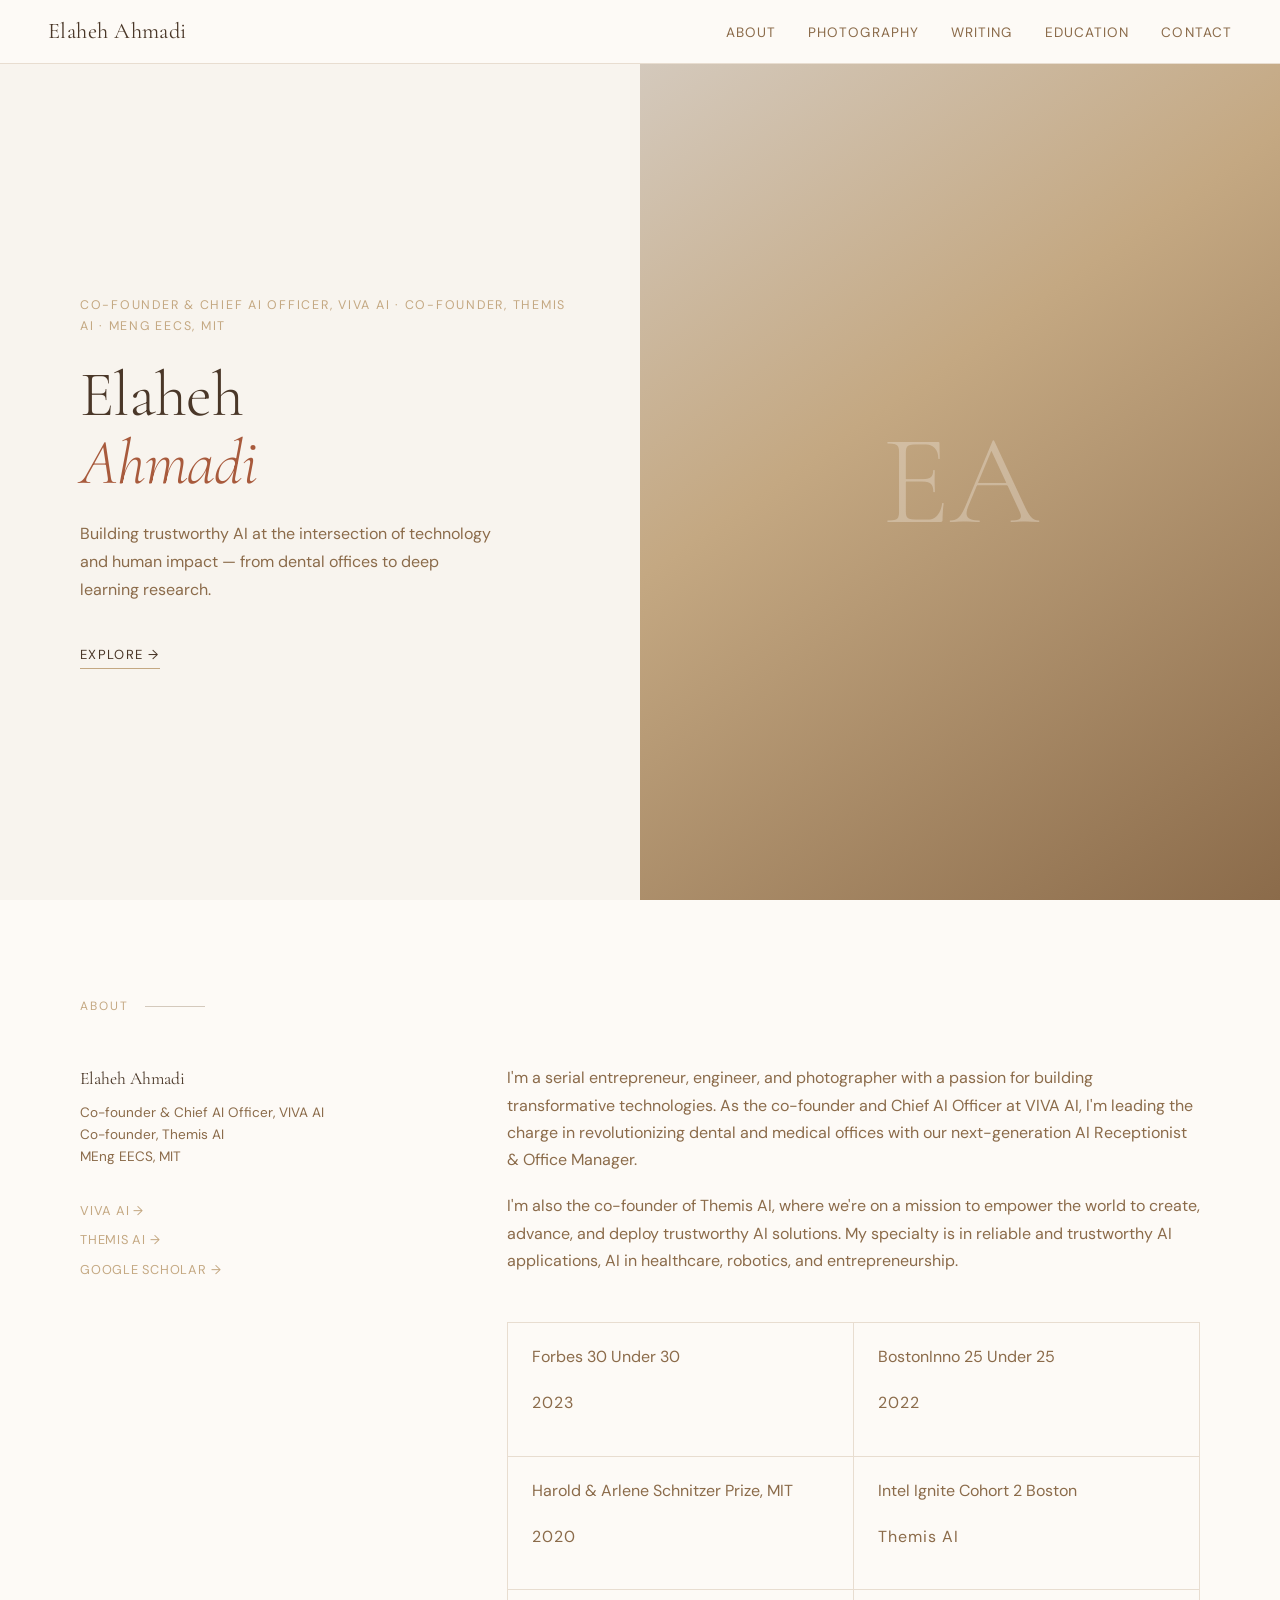
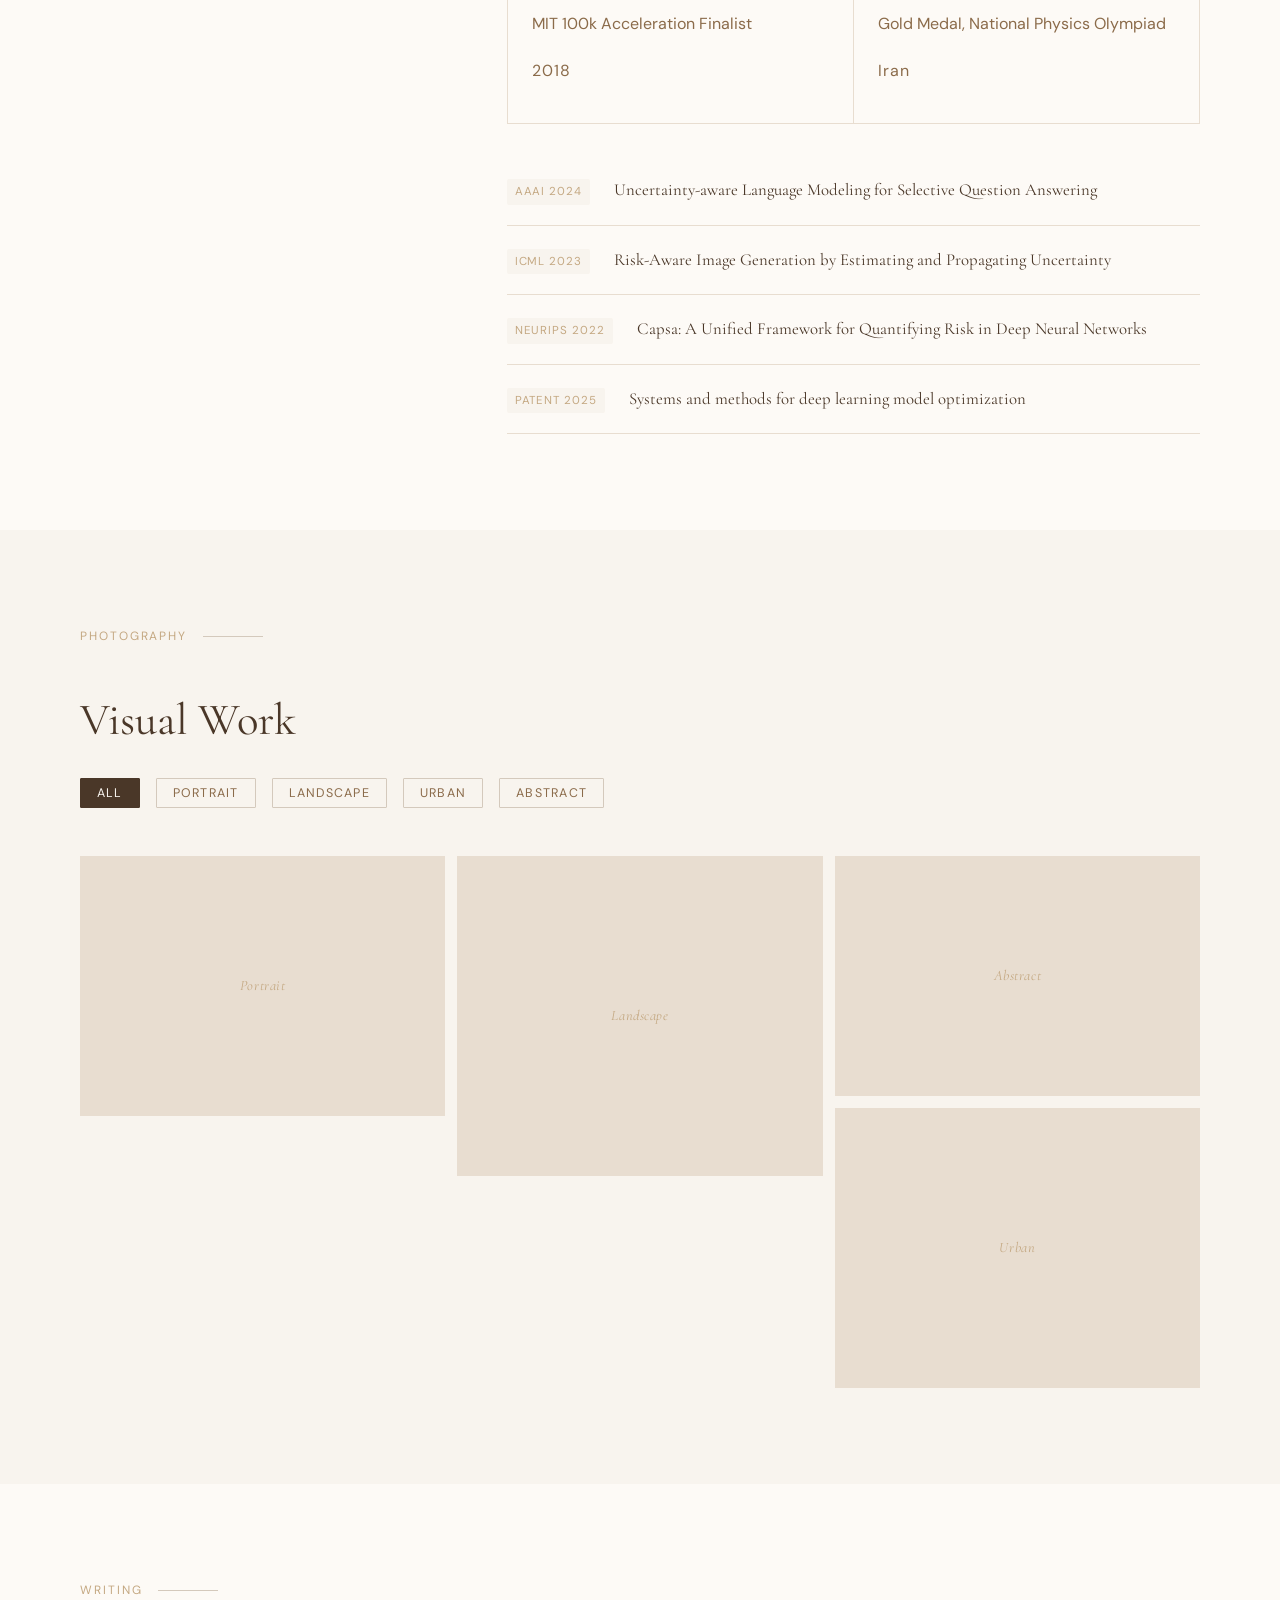
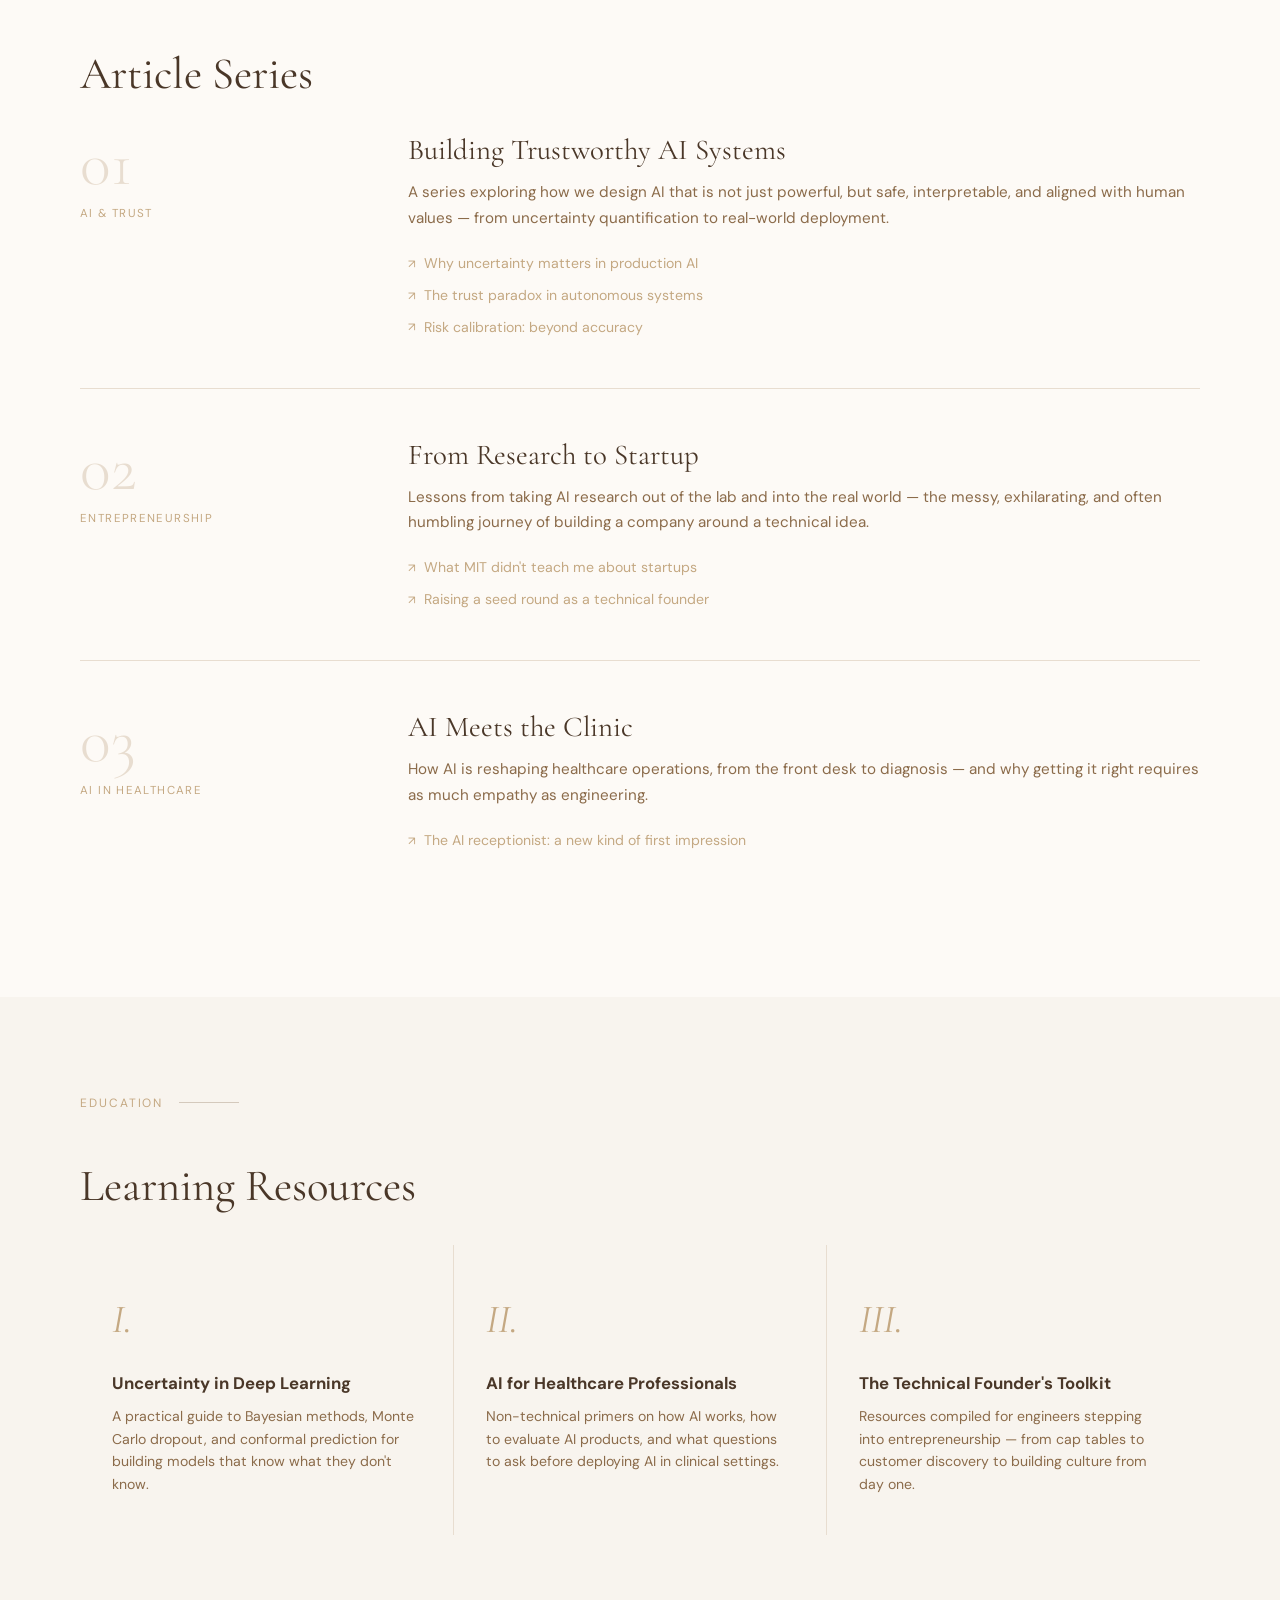
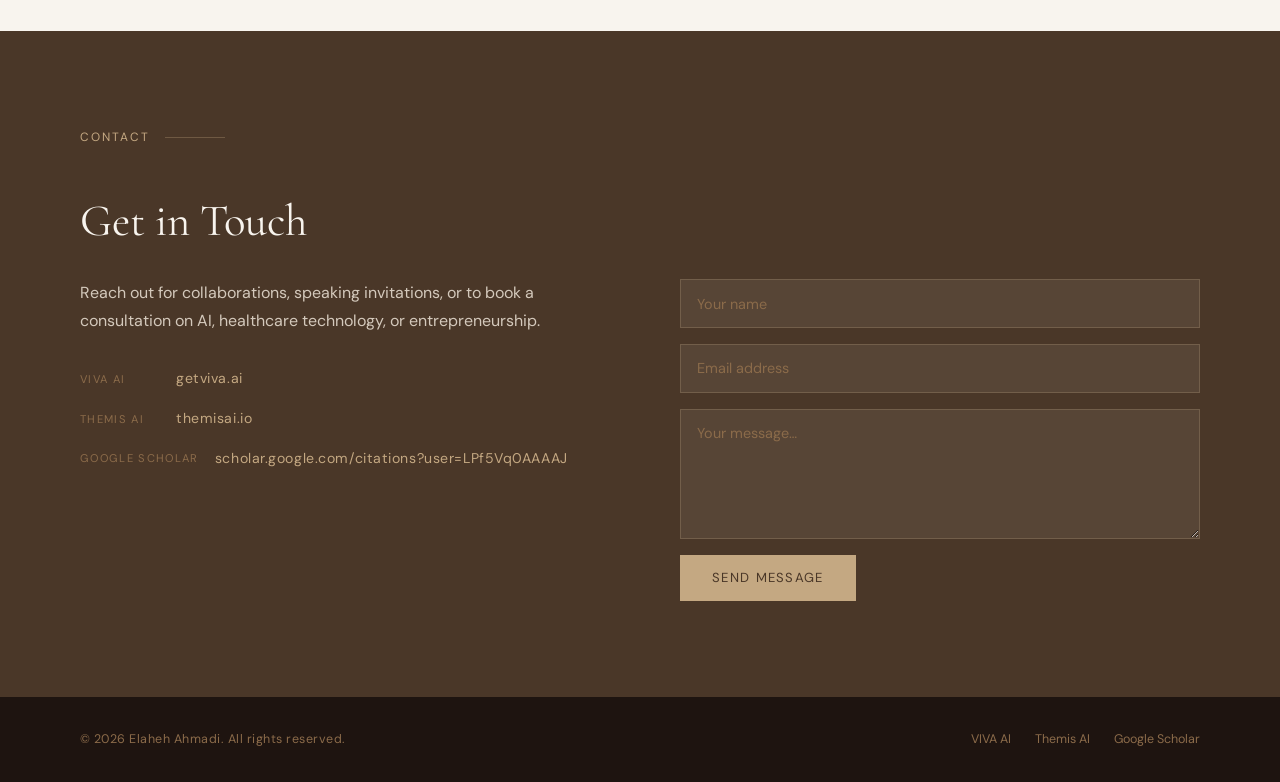
==== index.html @ 06d11b44 "first commit" ====
<!DOCTYPE html>
<html lang="en">
<head>
<meta charset="UTF-8">
<meta name="viewport" content="width=device-width, initial-scale=1.0">
<title>Elaheh Ahmadi</title>
<link rel="preconnect" href="https://fonts.googleapis.com">
<link href="https://fonts.googleapis.com/css2?family=Cormorant+Garamond:ital,wght@0,300;0,400;0,500;1,300;1,400&family=DM+Sans:wght@300;400;500&display=swap" rel="stylesheet">
<link rel="stylesheet" href="assets/css/style.css">
</head>
<body>

<nav>
  <a class="nav-logo" href="#">Elaheh Ahmadi</a>
  <ul class="nav-links">
    <li><a href="#about">About</a></li>
    <li><a href="#art">Photography</a></li>
    <li><a href="#articles">Writing</a></li>
    <li><a href="#education">Education</a></li>
    <li><a href="#contact">Contact</a></li>
  </ul>
  <button class="nav-mobile-toggle" onclick="toggleMobileNav()">☰</button>
</nav>

<div class="hero">
  <div class="hero-text">
    <p class="hero-eyebrow" id="heroRoles"></p>
    <h1 class="hero-name">Elaheh<br><em>Ahmadi</em></h1>
    <p class="hero-desc">Building trustworthy AI at the intersection of technology and human impact — from dental offices to deep learning research.</p>
    <a class="hero-cta" href="#about">Explore &rarr;</a>
  </div>
  <div class="hero-image">
    <div class="hero-image-placeholder"><span>EA</span></div>
  </div>
</div>

<section id="about">
  <p class="section-label">About</p>
  <div class="about-grid">
    <div class="about-sidebar">
      <p class="about-sidebar-name">Elaheh Ahmadi</p>
      <p class="about-sidebar-role" id="aboutRoles"></p>
      <div class="about-links" id="aboutLinks"></div>
    </div>
    <div class="about-content">
      <div id="aboutBio"></div>
      <div class="awards-grid" id="awardsGrid"></div>
      <div class="pubs-list" id="pubsList"></div>
    </div>
  </div>
</section>

<section id="art">
  <p class="section-label">Photography</p>
  <h2 class="section-title">Visual Work</h2>
  <div class="photo-filters" id="photoFilters">
    <button class="filter-btn active" onclick="filterPhotos('all', this)">All</button>
  </div>
  <div class="photo-grid" id="photoGrid"></div>
</section>

<section id="articles">
  <p class="section-label">Writing</p>
  <h2 class="section-title">Article Series</h2>
  <div class="series-list" id="seriesList"></div>
</section>

<section id="education">
  <p class="section-label">Education</p>
  <h2 class="section-title">Learning Resources</h2>
  <div class="edu-grid" id="eduGrid"></div>
</section>

<section id="contact">
  <p class="section-label">Contact</p>
  <h2 class="section-title">Get in Touch</h2>
  <div class="contact-grid">
    <div>
      <p class="contact-desc">Reach out for collaborations, speaking invitations, or to book a consultation on AI, healthcare technology, or entrepreneurship.</p>
      <div class="contact-links" id="contactLinks"></div>
    </div>
    <form class="contact-form" id="contactForm">
      <input type="text" name="name" placeholder="Your name" required>
      <input type="email" name="email" placeholder="Email address" required>
      <textarea name="message" placeholder="Your message…" required></textarea>
      <button type="submit" class="contact-submit">Send Message</button>
    </form>
  </div>
</section>

<footer>
  <p>© <span id="footerYear"></span> Elaheh Ahmadi. All rights reserved.</p>
  <div class="footer-links" id="footerLinks"></div>
</footer>

<div class="lightbox" id="lightbox" onclick="closeLightbox()">
  <button class="lightbox-close" onclick="closeLightbox()">×</button>
  <img id="lightboxImg" src="" alt="">
  <p class="lightbox-caption" id="lightboxCaption"></p>
</div>

<script src="assets/js/main.js"></script>
</body>
</html>
---- assets/css/style.css ----
:root {
  --cream: #F8F4EE;
  --warm-white: #FDFAF6;
  --sand: #E8DDD0;
  --clay: #C4A882;
  --terra: #8B6B4A;
  --bark: #4A3728;
  --ink: #1E1410;
  --mist: #D4C9BC;
  --sage: #7A8C78;
  --rust: #A85A3C;
}

* { margin: 0; padding: 0; box-sizing: border-box; }
html { scroll-behavior: smooth; }

body {
  font-family: 'DM Sans', sans-serif;
  background: var(--warm-white);
  color: var(--ink);
  font-size: 16px;
  line-height: 1.7;
}

/* NAV */
nav {
  position: fixed; top: 0; left: 0; right: 0; z-index: 100;
  background: rgba(253,250,246,0.92);
  backdrop-filter: blur(12px);
  border-bottom: 1px solid var(--sand);
  padding: 0 3rem;
  height: 64px;
  display: flex; align-items: center; justify-content: space-between;
}
.nav-logo {
  font-family: 'Cormorant Garamond', serif;
  font-size: 1.4rem; font-weight: 400; letter-spacing: 0.02em;
  color: var(--bark); text-decoration: none;
}
.nav-links { display: flex; gap: 2rem; list-style: none; }
.nav-links a {
  font-size: 0.85rem; letter-spacing: 0.08em; text-transform: uppercase;
  color: var(--terra); text-decoration: none; font-weight: 400;
  transition: color 0.2s;
}
.nav-links a:hover { color: var(--bark); }
.nav-mobile-toggle { display: none; background: none; border: none; font-size: 1.25rem; color: var(--bark); cursor: pointer; }

/* HERO */
.hero {
  min-height: 100vh;
  display: grid; grid-template-columns: 1fr 1fr;
  padding-top: 64px;
}
.hero-text {
  display: flex; flex-direction: column; justify-content: center;
  padding: 5rem 4rem 5rem 5rem;
  background: var(--cream);
}
.hero-eyebrow {
  font-size: 0.78rem; letter-spacing: 0.14em; text-transform: uppercase;
  color: var(--clay); margin-bottom: 1.5rem;
}
.hero-name {
  font-family: 'Cormorant Garamond', serif;
  font-size: clamp(3rem, 5vw, 5.5rem);
  font-weight: 300; line-height: 1.05;
  color: var(--bark); margin-bottom: 1.5rem;
  letter-spacing: -0.01em;
}
.hero-name em { font-style: italic; color: var(--rust); }
.hero-desc {
  font-size: 1rem; color: var(--terra);
  max-width: 420px; line-height: 1.75;
  margin-bottom: 2.5rem;
}
.hero-cta {
  display: inline-flex; align-items: center; gap: 0.75rem;
  font-size: 0.82rem; letter-spacing: 0.1em; text-transform: uppercase;
  color: var(--bark); text-decoration: none;
  border-bottom: 1px solid var(--clay); padding-bottom: 2px;
  width: fit-content; transition: gap 0.3s;
}
.hero-cta:hover { gap: 1.25rem; }
.hero-image {
  background: var(--sand);
  position: relative; overflow: hidden;
}
.hero-image img { width: 100%; height: 100%; object-fit: cover; }
.hero-image-placeholder {
  width: 100%; height: 100%;
  background: linear-gradient(145deg, #D4C9BC 0%, #C4A882 40%, #8B6B4A 100%);
  display: flex; align-items: center; justify-content: center;
  min-height: 400px;
}
.hero-image-placeholder span {
  font-family: 'Cormorant Garamond', serif;
  font-size: 8rem; color: rgba(253,250,246,0.3); font-weight: 300;
}

/* SECTIONS */
section { padding: 6rem 5rem; }
.section-label {
  font-size: 0.75rem; letter-spacing: 0.16em; text-transform: uppercase;
  color: var(--clay); margin-bottom: 3rem;
  display: flex; align-items: center; gap: 1rem;
}
.section-label::after {
  content: ''; flex: 1; max-width: 60px;
  height: 1px; background: var(--mist);
}
.section-title {
  font-family: 'Cormorant Garamond', serif;
  font-size: clamp(2rem, 3.5vw, 3.2rem);
  font-weight: 400; line-height: 1.15;
  color: var(--bark); margin-bottom: 2rem;
}

/* ABOUT */
#about { background: var(--warm-white); }
.about-grid {
  display: grid; grid-template-columns: 1fr 2fr;
  gap: 5rem; align-items: start;
}
.about-sidebar-name {
  font-family: 'Cormorant Garamond', serif;
  font-size: 1.1rem; color: var(--bark); margin-bottom: 0.5rem;
}
.about-sidebar-role { font-size: 0.85rem; color: var(--terra); line-height: 1.6; margin-bottom: 2rem; }
.about-links { display: flex; flex-direction: column; gap: 0.5rem; }
.about-links a {
  font-size: 0.8rem; letter-spacing: 0.06em; text-transform: uppercase;
  color: var(--clay); text-decoration: none; transition: color 0.2s;
}
.about-links a:hover { color: var(--bark); }
.about-content p { color: var(--terra); margin-bottom: 1.2rem; font-size: 1rem; }

.awards-grid {
  display: grid; grid-template-columns: 1fr 1fr;
  gap: 1px; background: var(--sand);
  margin-top: 3rem; border: 1px solid var(--sand);
}
.award-item { background: var(--warm-white); padding: 1.25rem 1.5rem; }
.award-title { font-size: 0.9rem; color: var(--bark); margin-bottom: 0.25rem; }
.award-year { font-size: 0.75rem; color: var(--clay); letter-spacing: 0.06em; }

.pubs-list { margin-top: 2rem; }
.pub-item {
  padding: 1.25rem 0; border-bottom: 1px solid var(--sand);
  display: grid; grid-template-columns: auto 1fr;
  gap: 1.5rem; align-items: start;
}
.pub-venue {
  font-size: 0.72rem; letter-spacing: 0.08em; text-transform: uppercase;
  color: var(--clay); background: var(--cream);
  padding: 3px 8px; border-radius: 2px; white-space: nowrap; margin-top: 3px;
}
.pub-title a {
  font-family: 'Cormorant Garamond', serif; font-size: 1.05rem;
  color: var(--bark); text-decoration: none;
}
.pub-title a:hover { color: var(--rust); }

/* PHOTOGRAPHY */
#art { background: var(--cream); }
.photo-filters { display: flex; gap: 1rem; margin-bottom: 3rem; flex-wrap: wrap; }
.filter-btn {
  font-size: 0.78rem; letter-spacing: 0.1em; text-transform: uppercase;
  padding: 6px 16px; border: 1px solid var(--mist);
  background: transparent; cursor: pointer; color: var(--terra);
  font-family: 'DM Sans', sans-serif; transition: all 0.2s; border-radius: 1px;
}
.filter-btn.active, .filter-btn:hover {
  background: var(--bark); color: var(--cream); border-color: var(--bark);
}
.photo-grid { columns: 3; gap: 12px; }
.photo-item {
  break-inside: avoid; margin-bottom: 12px;
  position: relative; overflow: hidden; cursor: pointer;
  background: var(--sand);
}
.photo-item img { width: 100%; display: block; transition: transform 0.5s; }
.photo-item:hover img { transform: scale(1.03); }
.photo-placeholder {
  display: flex; align-items: center; justify-content: center;
  font-family: 'Cormorant Garamond', serif; color: var(--clay);
  font-size: 0.9rem; font-style: italic; letter-spacing: 0.04em;
  min-height: 200px;
}
.photo-caption {
  position: absolute; bottom: 0; left: 0; right: 0;
  background: linear-gradient(transparent, rgba(30,20,16,0.7));
  padding: 2rem 1rem 0.75rem;
  opacity: 0; transition: opacity 0.3s;
}
.photo-item:hover .photo-caption { opacity: 1; }
.photo-caption span { font-size: 0.8rem; color: #FDFAF6; letter-spacing: 0.04em; }

/* ARTICLES */
#articles { background: var(--warm-white); }
.series-list { display: flex; flex-direction: column; gap: 3rem; }
.series-item {
  display: grid; grid-template-columns: 280px 1fr;
  gap: 3rem; align-items: start;
  padding-bottom: 3rem; border-bottom: 1px solid var(--sand);
}
.series-item:last-child { border-bottom: none; }
.series-number {
  font-family: 'Cormorant Garamond', serif;
  font-size: 4rem; font-weight: 300; color: var(--sand); line-height: 1; margin-bottom: 0.5rem;
}
.series-tag { font-size: 0.72rem; letter-spacing: 0.12em; text-transform: uppercase; color: var(--clay); }
.series-title {
  font-family: 'Cormorant Garamond', serif;
  font-size: 1.8rem; font-weight: 400; color: var(--bark);
  margin-bottom: 0.75rem; line-height: 1.25;
}
.series-desc { font-size: 0.95rem; color: var(--terra); margin-bottom: 1.25rem; line-height: 1.7; }
.series-articles { display: flex; flex-direction: column; gap: 0.5rem; }
.article-link {
  font-size: 0.88rem; color: var(--clay); text-decoration: none;
  display: flex; align-items: center; gap: 0.5rem; transition: color 0.2s;
}
.article-link::before { content: '↗'; font-size: 0.75rem; }
.article-link:hover { color: var(--bark); }

/* EDUCATION */
#education { background: var(--cream); }
.edu-grid { display: grid; grid-template-columns: repeat(3, 1fr); gap: 1px; background: var(--sand); }
.edu-card { background: var(--cream); padding: 2.5rem 2rem; transition: background 0.3s; }
.edu-card:hover { background: var(--warm-white); }
.edu-card a { text-decoration: none; color: inherit; }
.edu-icon {
  font-family: 'Cormorant Garamond', serif;
  font-size: 2.5rem; color: var(--clay); margin-bottom: 1rem; font-style: italic;
}
.edu-card-title { font-size: 1.05rem; color: var(--bark); margin-bottom: 0.5rem; }
.edu-card-desc { font-size: 0.88rem; color: var(--terra); line-height: 1.6; }

/* CONTACT */
#contact { background: var(--bark); padding: 6rem 5rem; }
#contact .section-label { color: var(--clay); }
#contact .section-label::after { background: rgba(196,168,130,0.3); }
#contact .section-title { color: var(--cream); }
.contact-grid { display: grid; grid-template-columns: 1fr 1fr; gap: 5rem; margin-top: 2rem; }
.contact-desc { font-size: 1rem; color: var(--mist); line-height: 1.75; margin-bottom: 2rem; }
.contact-links { display: flex; flex-direction: column; gap: 1rem; }
.contact-link-row { display: flex; align-items: center; gap: 1rem; }
.contact-link-label {
  font-size: 0.7rem; letter-spacing: 0.12em; text-transform: uppercase;
  color: var(--terra); min-width: 80px;
}
.contact-link {
  font-size: 0.88rem; color: var(--clay); text-decoration: none;
  letter-spacing: 0.04em; transition: color 0.2s;
}
.contact-link:hover { color: var(--cream); }
.contact-form { display: flex; flex-direction: column; gap: 1rem; }
.contact-form input, .contact-form textarea {
  background: rgba(248,244,238,0.07); border: 1px solid rgba(196,168,130,0.25);
  color: var(--cream); padding: 0.9rem 1rem;
  font-family: 'DM Sans', sans-serif; font-size: 0.9rem;
  width: 100%; resize: vertical; transition: border-color 0.2s;
}
.contact-form input:focus, .contact-form textarea:focus { outline: none; border-color: var(--clay); }
.contact-form input::placeholder, .contact-form textarea::placeholder { color: var(--terra); }
.contact-form textarea { min-height: 130px; }
.contact-submit {
  font-size: 0.82rem; letter-spacing: 0.1em; text-transform: uppercase;
  background: var(--clay); color: var(--bark); border: none; padding: 0.9rem 2rem;
  font-family: 'DM Sans', sans-serif; cursor: pointer; align-self: flex-start; transition: background 0.2s;
}
.contact-submit:hover { background: var(--cream); }
.form-success { color: var(--clay); font-size: 0.9rem; padding: 1rem 0; }

/* FOOTER */
footer {
  background: var(--ink); padding: 2rem 5rem;
  display: flex; justify-content: space-between; align-items: center;
}
footer p { font-size: 0.78rem; color: var(--terra); letter-spacing: 0.04em; }
.footer-links { display: flex; gap: 1.5rem; }
.footer-links a { font-size: 0.78rem; color: var(--terra); text-decoration: none; transition: color 0.2s; }
.footer-links a:hover { color: var(--clay); }

/* LIGHTBOX */
.lightbox {
  display: none; position: fixed; inset: 0; z-index: 300;
  background: rgba(30,20,16,0.93); align-items: center;
  justify-content: center; flex-direction: column; gap: 1rem;
}
.lightbox.open { display: flex; }
.lightbox img { max-width: 85vw; max-height: 80vh; object-fit: contain; }
.lightbox-caption { color: var(--mist); font-size: 0.85rem; letter-spacing: 0.06em; }
.lightbox-close {
  position: absolute; top: 2rem; right: 2rem;
  color: var(--mist); font-size: 2rem; cursor: pointer;
  background: none; border: none; font-family: 'DM Sans', sans-serif; line-height: 1;
}

/* MOBILE */
@media (max-width: 900px) {
  nav { padding: 0 1.5rem; }
  .nav-links { display: none; flex-direction: column; position: absolute; top: 64px; left: 0; right: 0; background: var(--warm-white); padding: 1.5rem 2rem; border-bottom: 1px solid var(--sand); gap: 1.25rem; }
  .nav-links.open { display: flex; }
  .nav-mobile-toggle { display: block; }
  .hero { grid-template-columns: 1fr; min-height: auto; }
  .hero-text { padding: 3rem 2rem; }
  .hero-image { height: 60vw; }
  section { padding: 4rem 2rem; }
  .about-grid { grid-template-columns: 1fr; gap: 2rem; }
  .contact-grid { grid-template-columns: 1fr; gap: 2rem; }
  .series-item { grid-template-columns: 1fr; gap: 1rem; }
  .photo-grid { columns: 2; }
  .edu-grid { grid-template-columns: 1fr; }
  footer { flex-direction: column; gap: 1rem; padding: 2rem; text-align: center; }
}
@media (max-width: 500px) {
  .photo-grid { columns: 1; }
  .awards-grid { grid-template-columns: 1fr; }
}
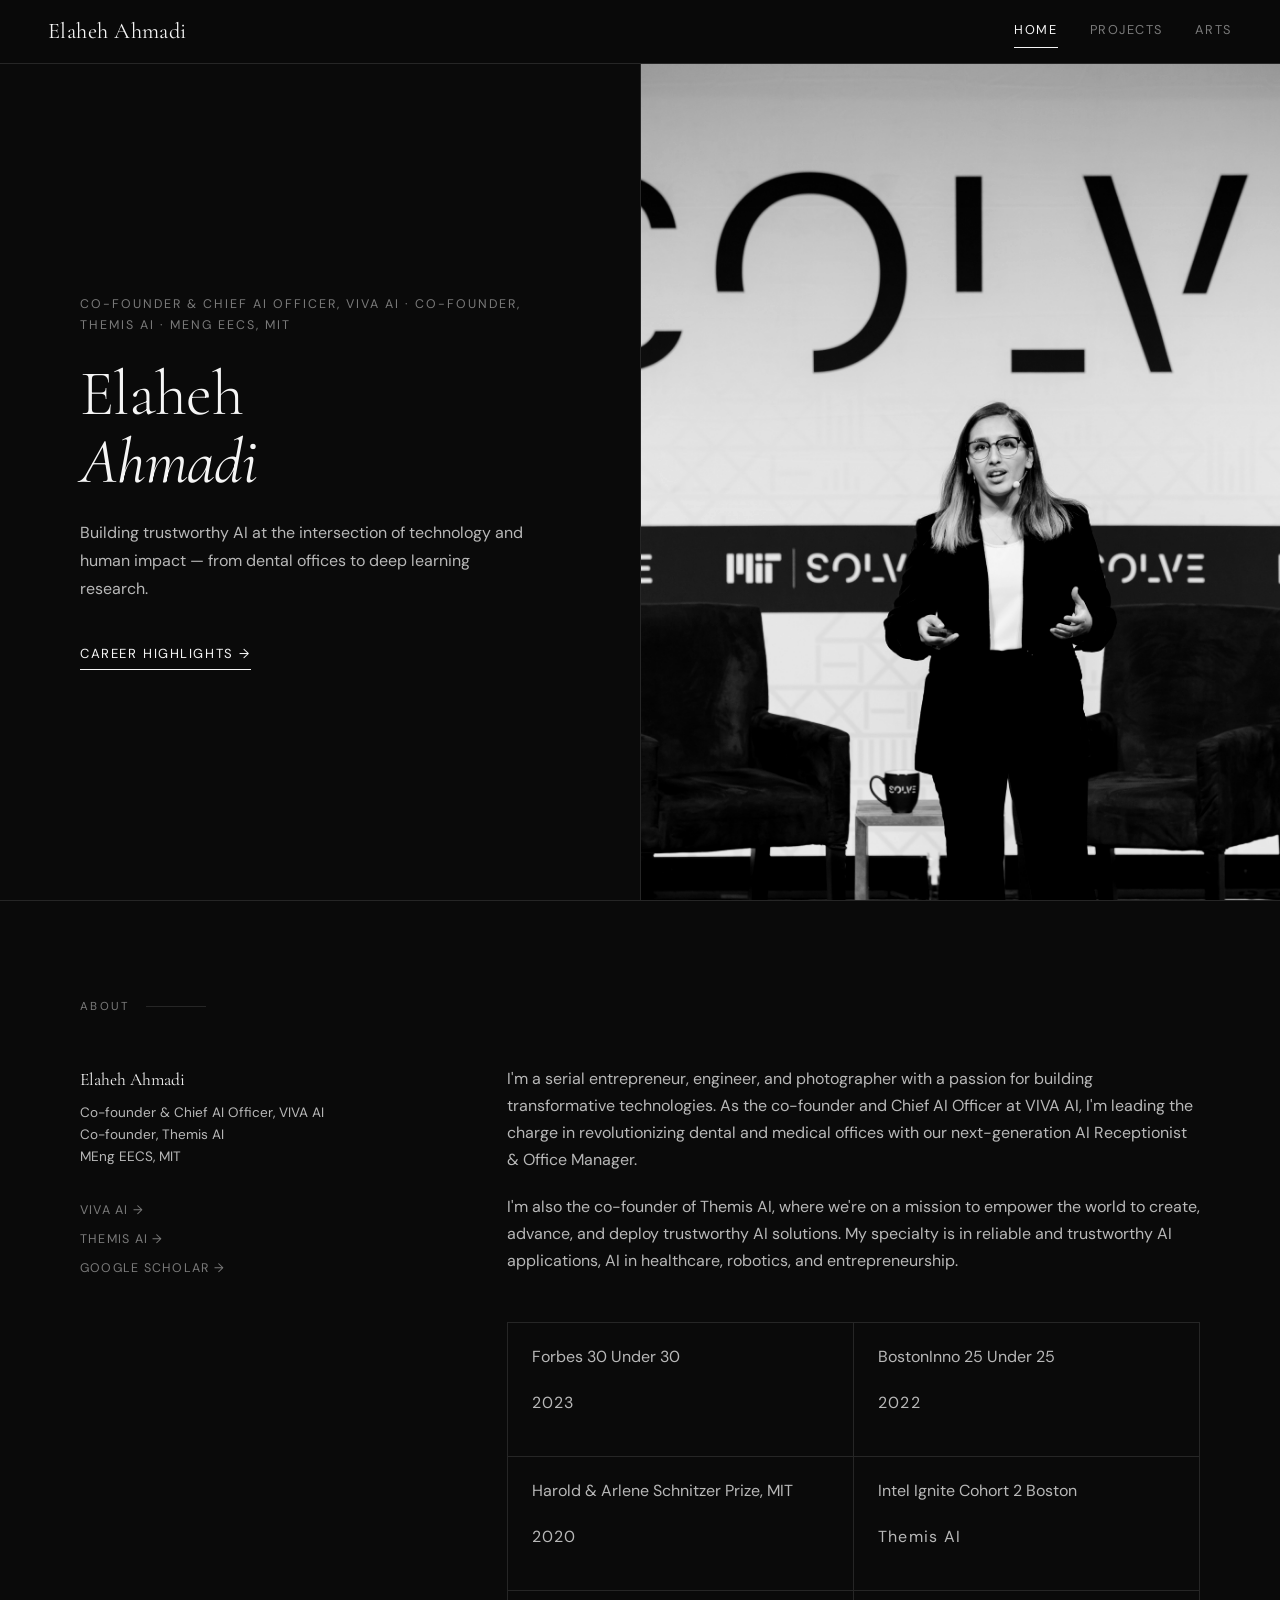
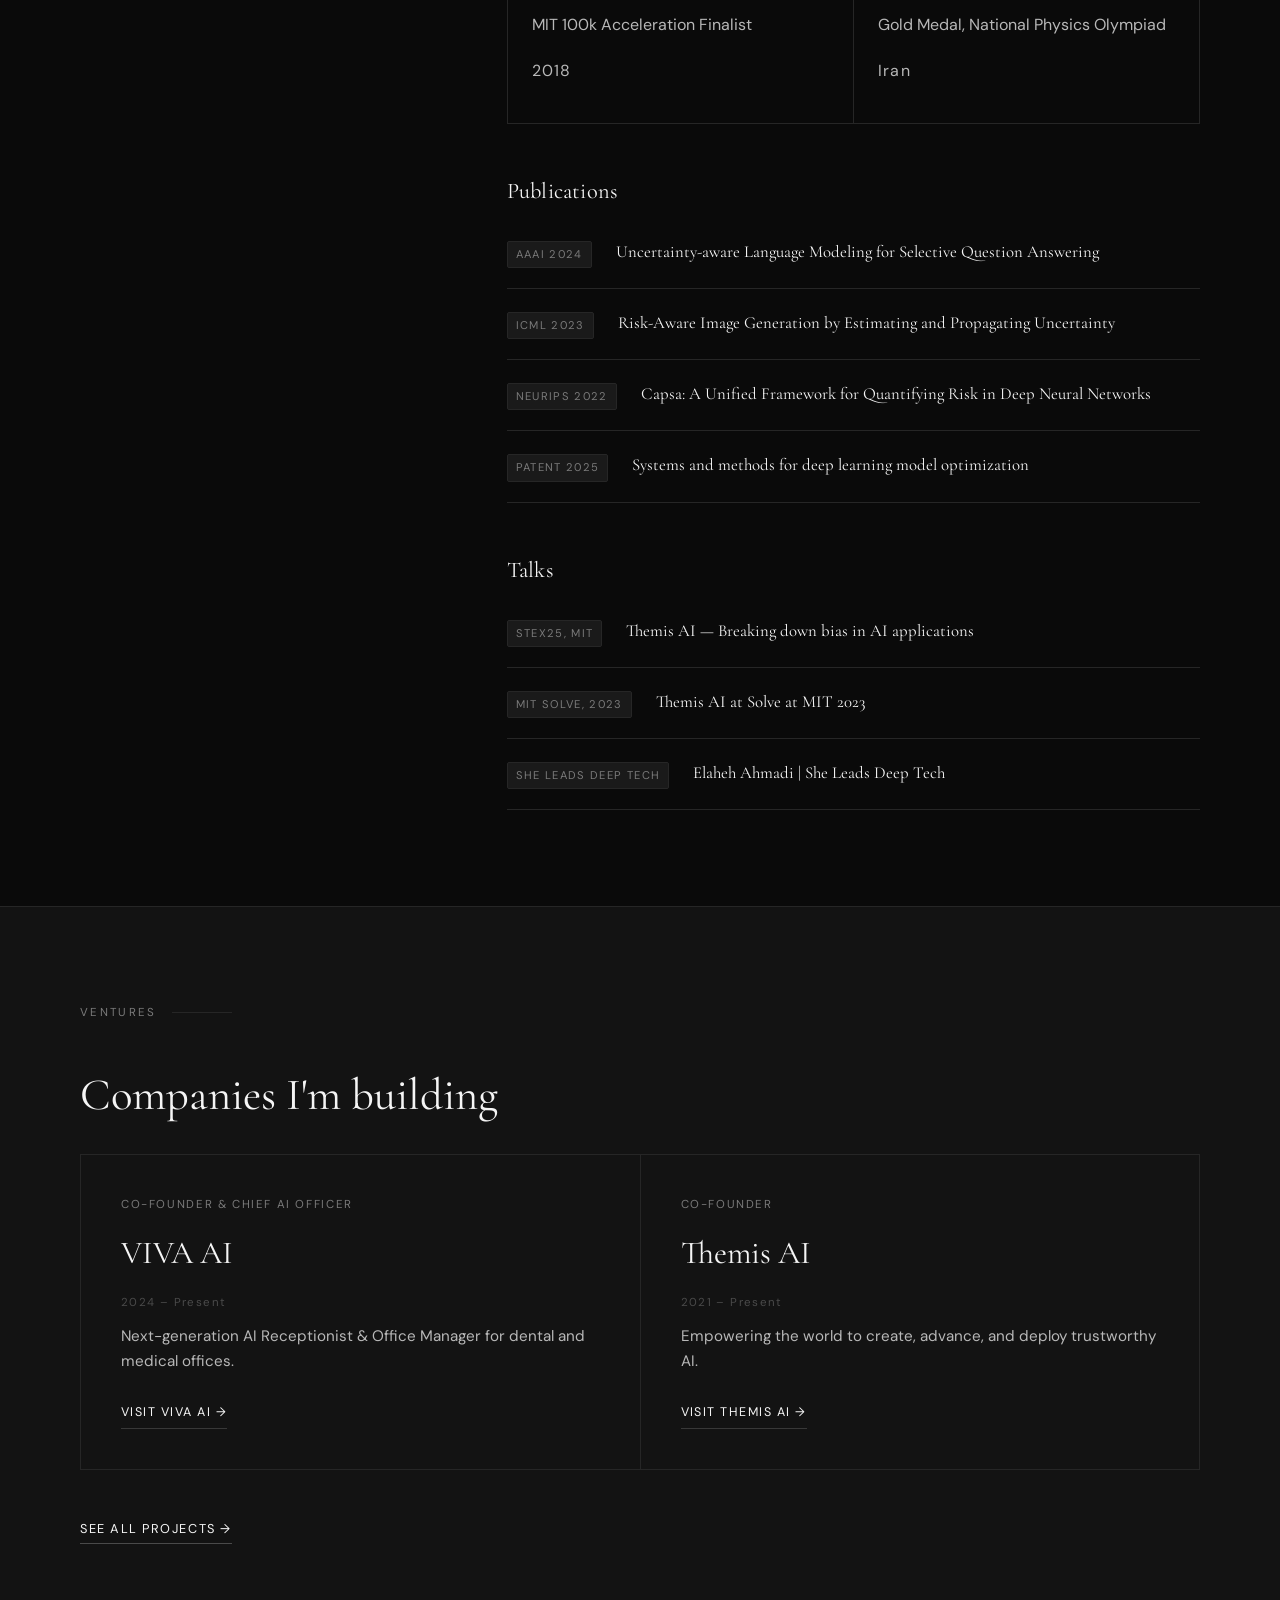
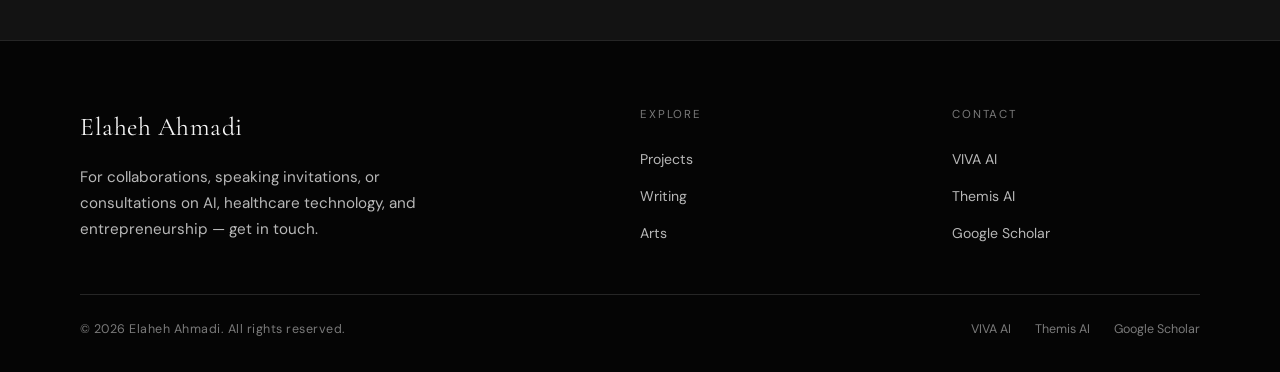
==== commit febaa668: "the second one;" ====
--- a/index.html
+++ b/index.html
@@ -8,16 +8,15 @@
 <link href="https://fonts.googleapis.com/css2?family=Cormorant+Garamond:ital,wght@0,300;0,400;0,500;1,300;1,400&family=DM+Sans:wght@300;400;500&display=swap" rel="stylesheet">
 <link rel="stylesheet" href="assets/css/style.css">
 </head>
-<body>
+<body data-page="home">
 
 <nav>
-  <a class="nav-logo" href="#">Elaheh Ahmadi</a>
+  <a class="nav-logo" href="index.html">Elaheh Ahmadi</a>
   <ul class="nav-links">
-    <li><a href="#about">About</a></li>
-    <li><a href="#art">Photography</a></li>
-    <li><a href="#articles">Writing</a></li>
-    <li><a href="#education">Education</a></li>
-    <li><a href="#contact">Contact</a></li>
+    <li><a href="index.html" class="active">Home</a></li>
+    <li><a href="projects.html">Projects</a></li>
+    <!-- <li><a href="blogs.html">Writing</a></li> -->
+    <li><a href="arts.html">Arts</a></li>
   </ul>
   <button class="nav-mobile-toggle" onclick="toggleMobileNav()">☰</button>
 </nav>
@@ -27,10 +26,10 @@
     <p class="hero-eyebrow" id="heroRoles"></p>
     <h1 class="hero-name">Elaheh<br><em>Ahmadi</em></h1>
     <p class="hero-desc">Building trustworthy AI at the intersection of technology and human impact — from dental offices to deep learning research.</p>
-    <a class="hero-cta" href="#about">Explore &rarr;</a>
+    <a class="hero-cta" href="#about">Career highlights &rarr;</a>
   </div>
   <div class="hero-image">
-    <div class="hero-image-placeholder"><span>EA</span></div>
+    <img src="assets/images/elahe-solve.jpg" alt="Elaheh Ahmadi">
   </div>
 </div>
 
@@ -45,59 +44,53 @@
     <div class="about-content">
       <div id="aboutBio"></div>
       <div class="awards-grid" id="awardsGrid"></div>
+      <h3 class="subsection-label">Publications</h3>
       <div class="pubs-list" id="pubsList"></div>
+      <h3 class="subsection-label">Talks</h3>
+      <div class="pubs-list" id="talksList"></div>
     </div>
   </div>
 </section>
 
-<section id="art">
-  <p class="section-label">Photography</p>
-  <h2 class="section-title">Visual Work</h2>
-  <div class="photo-filters" id="photoFilters">
-    <button class="filter-btn active" onclick="filterPhotos('all', this)">All</button>
-  </div>
-  <div class="photo-grid" id="photoGrid"></div>
+<section id="ventures">
+  <p class="section-label">Ventures</p>
+  <h2 class="section-title">Companies I'm building</h2>
+  <div class="ventures-grid" id="venturesGrid"></div>
+  <a class="section-cta" href="projects.html">See all projects &rarr;</a>
 </section>
 
-<section id="articles">
-  <p class="section-label">Writing</p>
-  <h2 class="section-title">Article Series</h2>
-  <div class="series-list" id="seriesList"></div>
-</section>
-
+<!--
 <section id="education">
   <p class="section-label">Education</p>
   <h2 class="section-title">Learning Resources</h2>
   <div class="edu-grid" id="eduGrid"></div>
 </section>
-
-<section id="contact">
-  <p class="section-label">Contact</p>
-  <h2 class="section-title">Get in Touch</h2>
-  <div class="contact-grid">
-    <div>
-      <p class="contact-desc">Reach out for collaborations, speaking invitations, or to book a consultation on AI, healthcare technology, or entrepreneurship.</p>
-      <div class="contact-links" id="contactLinks"></div>
-    </div>
-    <form class="contact-form" id="contactForm">
-      <input type="text" name="name" placeholder="Your name" required>
-      <input type="email" name="email" placeholder="Email address" required>
-      <textarea name="message" placeholder="Your message…" required></textarea>
-      <button type="submit" class="contact-submit">Send Message</button>
-    </form>
-  </div>
-</section>
+-->
 
 <footer>
-  <p>© <span id="footerYear"></span> Elaheh Ahmadi. All rights reserved.</p>
-  <div class="footer-links" id="footerLinks"></div>
+  <div class="footer-grid">
+    <div class="footer-brand">
+      <a class="nav-logo" href="index.html">Elaheh Ahmadi</a>
+      <p>For collaborations, speaking invitations, or consultations on AI, healthcare technology, and entrepreneurship — get in touch.</p>
+    </div>
+    <div class="footer-col">
+      <h4>Explore</h4>
+      <ul>
+        <li><a href="projects.html">Projects</a></li>
+        <li><a href="blogs.html">Writing</a></li>
+        <li><a href="arts.html">Arts</a></li>
+      </ul>
+    </div>
+    <div class="footer-col">
+      <h4>Contact</h4>
+      <ul id="footerContact"></ul>
+    </div>
+  </div>
+  <div class="footer-bottom">
+    <p>© <span id="footerYear"></span> Elaheh Ahmadi. All rights reserved.</p>
+    <div class="footer-links" id="footerLinks"></div>
+  </div>
 </footer>
-
-<div class="lightbox" id="lightbox" onclick="closeLightbox()">
-  <button class="lightbox-close" onclick="closeLightbox()">×</button>
-  <img id="lightboxImg" src="" alt="">
-  <p class="lightbox-caption" id="lightboxCaption"></p>
-</div>
 
 <script src="assets/js/main.js"></script>
 </body>
--- a/assets/css/style.css
+++ b/assets/css/style.css
@@ -1,14 +1,15 @@
 :root {
-  --cream: #F8F4EE;
-  --warm-white: #FDFAF6;
-  --sand: #E8DDD0;
-  --clay: #C4A882;
-  --terra: #8B6B4A;
-  --bark: #4A3728;
-  --ink: #1E1410;
-  --mist: #D4C9BC;
-  --sage: #7A8C78;
-  --rust: #A85A3C;
+  --bg: #0a0a0a;
+  --bg-alt: #131313;
+  --bg-elev: #1a1a1a;
+  --bg-card: #161616;
+  --line: #262626;
+  --line-strong: #383838;
+  --text: #f5f5f5;
+  --text-mute: #b8b8b8;
+  --text-dim: #7a7a7a;
+  --text-faint: #4a4a4a;
+  --accent: #ffffff;
 }
 
 * { margin: 0; padding: 0; box-sizing: border-box; }
@@ -16,18 +17,21 @@
 
 body {
   font-family: 'DM Sans', sans-serif;
-  background: var(--warm-white);
-  color: var(--ink);
+  background: var(--bg);
+  color: var(--text);
   font-size: 16px;
   line-height: 1.7;
-}
+  -webkit-font-smoothing: antialiased;
+}
+
+a { color: inherit; }
 
 /* NAV */
 nav {
   position: fixed; top: 0; left: 0; right: 0; z-index: 100;
-  background: rgba(253,250,246,0.92);
-  backdrop-filter: blur(12px);
-  border-bottom: 1px solid var(--sand);
+  background: rgba(10,10,10,0.85);
+  backdrop-filter: blur(14px);
+  border-bottom: 1px solid var(--line);
   padding: 0 3rem;
   height: 64px;
   display: flex; align-items: center; justify-content: space-between;
@@ -35,16 +39,21 @@
 .nav-logo {
   font-family: 'Cormorant Garamond', serif;
   font-size: 1.4rem; font-weight: 400; letter-spacing: 0.02em;
-  color: var(--bark); text-decoration: none;
+  color: var(--text); text-decoration: none;
 }
 .nav-links { display: flex; gap: 2rem; list-style: none; }
 .nav-links a {
-  font-size: 0.85rem; letter-spacing: 0.08em; text-transform: uppercase;
-  color: var(--terra); text-decoration: none; font-weight: 400;
+  font-size: 0.8rem; letter-spacing: 0.12em; text-transform: uppercase;
+  color: var(--text-dim); text-decoration: none; font-weight: 400;
   transition: color 0.2s;
 }
-.nav-links a:hover { color: var(--bark); }
-.nav-mobile-toggle { display: none; background: none; border: none; font-size: 1.25rem; color: var(--bark); cursor: pointer; }
+.nav-links a:hover { color: var(--text); }
+.nav-links a.active { color: var(--text); }
+.nav-links a.active::after {
+  content: ''; display: block; height: 1px; background: var(--text);
+  margin-top: 4px;
+}
+.nav-mobile-toggle { display: none; background: none; border: none; font-size: 1.25rem; color: var(--text); cursor: pointer; }
 
 /* HERO */
 .hero {
@@ -55,265 +64,359 @@
 .hero-text {
   display: flex; flex-direction: column; justify-content: center;
   padding: 5rem 4rem 5rem 5rem;
-  background: var(--cream);
+  background: var(--bg);
 }
 .hero-eyebrow {
-  font-size: 0.78rem; letter-spacing: 0.14em; text-transform: uppercase;
-  color: var(--clay); margin-bottom: 1.5rem;
+  font-size: 0.78rem; letter-spacing: 0.16em; text-transform: uppercase;
+  color: var(--text-dim); margin-bottom: 1.5rem;
 }
 .hero-name {
   font-family: 'Cormorant Garamond', serif;
   font-size: clamp(3rem, 5vw, 5.5rem);
   font-weight: 300; line-height: 1.05;
-  color: var(--bark); margin-bottom: 1.5rem;
+  color: var(--text); margin-bottom: 1.5rem;
   letter-spacing: -0.01em;
 }
-.hero-name em { font-style: italic; color: var(--rust); }
+.hero-name em { font-style: italic; color: var(--text); font-weight: 400; }
 .hero-desc {
-  font-size: 1rem; color: var(--terra);
-  max-width: 420px; line-height: 1.75;
+  font-size: 1rem; color: var(--text-mute);
+  max-width: 460px; line-height: 1.75;
   margin-bottom: 2.5rem;
 }
 .hero-cta {
   display: inline-flex; align-items: center; gap: 0.75rem;
-  font-size: 0.82rem; letter-spacing: 0.1em; text-transform: uppercase;
-  color: var(--bark); text-decoration: none;
-  border-bottom: 1px solid var(--clay); padding-bottom: 2px;
+  font-size: 0.82rem; letter-spacing: 0.12em; text-transform: uppercase;
+  color: var(--text); text-decoration: none;
+  border-bottom: 1px solid var(--text); padding-bottom: 4px;
   width: fit-content; transition: gap 0.3s;
 }
 .hero-cta:hover { gap: 1.25rem; }
 .hero-image {
-  background: var(--sand);
+  background: var(--bg-alt);
   position: relative; overflow: hidden;
-}
-.hero-image img { width: 100%; height: 100%; object-fit: cover; }
+  border-left: 1px solid var(--line);
+}
+.hero-image img { width: 100%; height: 100%; object-fit: cover; filter: grayscale(1) contrast(1.05); }
 .hero-image-placeholder {
   width: 100%; height: 100%;
-  background: linear-gradient(145deg, #D4C9BC 0%, #C4A882 40%, #8B6B4A 100%);
+  background:
+    radial-gradient(circle at 30% 30%, #2a2a2a 0%, transparent 55%),
+    linear-gradient(145deg, #1a1a1a 0%, #0a0a0a 100%);
   display: flex; align-items: center; justify-content: center;
   min-height: 400px;
 }
 .hero-image-placeholder span {
   font-family: 'Cormorant Garamond', serif;
-  font-size: 8rem; color: rgba(253,250,246,0.3); font-weight: 300;
+  font-size: 8rem; color: rgba(245,245,245,0.08); font-weight: 300;
+}
+
+/* PAGE HEADER (sub-pages) */
+.page-header {
+  padding: 9rem 5rem 3rem;
+  border-bottom: 1px solid var(--line);
+}
+.page-header .section-label { margin-bottom: 1.5rem; }
+.page-header h1 {
+  font-family: 'Cormorant Garamond', serif;
+  font-size: clamp(2.5rem, 5vw, 4.5rem);
+  font-weight: 300; line-height: 1.05; color: var(--text);
+  letter-spacing: -0.01em;
+}
+.page-header h1 em { font-style: italic; }
+.page-header p {
+  color: var(--text-mute); max-width: 640px;
+  margin-top: 1.25rem; font-size: 1rem;
 }
 
 /* SECTIONS */
 section { padding: 6rem 5rem; }
 .section-label {
-  font-size: 0.75rem; letter-spacing: 0.16em; text-transform: uppercase;
-  color: var(--clay); margin-bottom: 3rem;
+  font-size: 0.72rem; letter-spacing: 0.2em; text-transform: uppercase;
+  color: var(--text-dim); margin-bottom: 3rem;
   display: flex; align-items: center; gap: 1rem;
 }
 .section-label::after {
   content: ''; flex: 1; max-width: 60px;
-  height: 1px; background: var(--mist);
+  height: 1px; background: var(--line);
 }
 .section-title {
   font-family: 'Cormorant Garamond', serif;
   font-size: clamp(2rem, 3.5vw, 3.2rem);
   font-weight: 400; line-height: 1.15;
-  color: var(--bark); margin-bottom: 2rem;
+  color: var(--text); margin-bottom: 2rem;
 }
 
 /* ABOUT */
-#about { background: var(--warm-white); }
+#about { background: var(--bg); border-top: 1px solid var(--line); }
 .about-grid {
   display: grid; grid-template-columns: 1fr 2fr;
   gap: 5rem; align-items: start;
 }
 .about-sidebar-name {
   font-family: 'Cormorant Garamond', serif;
-  font-size: 1.1rem; color: var(--bark); margin-bottom: 0.5rem;
-}
-.about-sidebar-role { font-size: 0.85rem; color: var(--terra); line-height: 1.6; margin-bottom: 2rem; }
+  font-size: 1.1rem; color: var(--text); margin-bottom: 0.5rem;
+}
+.about-sidebar-role { font-size: 0.85rem; color: var(--text-mute); line-height: 1.6; margin-bottom: 2rem; }
 .about-links { display: flex; flex-direction: column; gap: 0.5rem; }
 .about-links a {
-  font-size: 0.8rem; letter-spacing: 0.06em; text-transform: uppercase;
-  color: var(--clay); text-decoration: none; transition: color 0.2s;
-}
-.about-links a:hover { color: var(--bark); }
-.about-content p { color: var(--terra); margin-bottom: 1.2rem; font-size: 1rem; }
+  font-size: 0.78rem; letter-spacing: 0.1em; text-transform: uppercase;
+  color: var(--text-dim); text-decoration: none; transition: color 0.2s;
+}
+.about-links a:hover { color: var(--text); }
+.about-content p { color: var(--text-mute); margin-bottom: 1.2rem; font-size: 1rem; }
 
 .awards-grid {
   display: grid; grid-template-columns: 1fr 1fr;
-  gap: 1px; background: var(--sand);
-  margin-top: 3rem; border: 1px solid var(--sand);
-}
-.award-item { background: var(--warm-white); padding: 1.25rem 1.5rem; }
-.award-title { font-size: 0.9rem; color: var(--bark); margin-bottom: 0.25rem; }
-.award-year { font-size: 0.75rem; color: var(--clay); letter-spacing: 0.06em; }
-
+  gap: 1px; background: var(--line);
+  margin-top: 3rem; border: 1px solid var(--line);
+}
+.award-item { background: var(--bg); padding: 1.25rem 1.5rem; }
+.award-title { font-size: 0.92rem; color: var(--text); margin-bottom: 0.25rem; }
+.award-year { font-size: 0.75rem; color: var(--text-dim); letter-spacing: 0.08em; }
+
+.subsection-label {
+  font-family: 'Cormorant Garamond', serif;
+  font-size: 1.4rem; font-weight: 400; color: var(--text);
+  margin-top: 3rem; margin-bottom: 0.5rem;
+  letter-spacing: 0.01em;
+}
+.subsection-label + .pubs-list { margin-top: 0; }
 .pubs-list { margin-top: 2rem; }
 .pub-item {
-  padding: 1.25rem 0; border-bottom: 1px solid var(--sand);
+  padding: 1.25rem 0; border-bottom: 1px solid var(--line);
   display: grid; grid-template-columns: auto 1fr;
   gap: 1.5rem; align-items: start;
 }
 .pub-venue {
-  font-size: 0.72rem; letter-spacing: 0.08em; text-transform: uppercase;
-  color: var(--clay); background: var(--cream);
+  font-size: 0.7rem; letter-spacing: 0.12em; text-transform: uppercase;
+  color: var(--text-dim); background: var(--bg-elev);
   padding: 3px 8px; border-radius: 2px; white-space: nowrap; margin-top: 3px;
+  border: 1px solid var(--line);
 }
 .pub-title a {
   font-family: 'Cormorant Garamond', serif; font-size: 1.05rem;
-  color: var(--bark); text-decoration: none;
-}
-.pub-title a:hover { color: var(--rust); }
+  color: var(--text); text-decoration: none; transition: opacity 0.2s;
+}
+.pub-title a:hover { opacity: 0.7; }
+
+/* VENTURES PREVIEW (landing) */
+#ventures { background: var(--bg-alt); border-top: 1px solid var(--line); }
+.ventures-grid {
+  display: grid; grid-template-columns: 1fr 1fr;
+  gap: 1px; background: var(--line);
+  border: 1px solid var(--line); margin-bottom: 2rem;
+}
+.venture-card {
+  background: var(--bg-alt); padding: 2.5rem;
+  display: flex; flex-direction: column; gap: 0.75rem;
+}
+.venture-role { font-size: 0.72rem; letter-spacing: 0.14em; text-transform: uppercase; color: var(--text-dim); }
+.venture-name {
+  font-family: 'Cormorant Garamond', serif;
+  font-size: 2rem; color: var(--text); font-weight: 400;
+}
+.venture-tag { color: var(--text-mute); font-size: 0.95rem; line-height: 1.65; }
+.venture-link {
+  margin-top: auto; padding-top: 1rem;
+  font-size: 0.78rem; letter-spacing: 0.12em; text-transform: uppercase;
+  color: var(--text); text-decoration: none;
+  border-bottom: 1px solid var(--line-strong); padding-bottom: 4px;
+  width: fit-content; transition: border-color 0.2s;
+}
+.venture-link:hover { border-color: var(--text); }
+.venture-year { font-size: 0.72rem; letter-spacing: 0.12em; color: var(--text-faint); }
+
+.section-cta {
+  display: inline-flex; align-items: center; gap: 0.6rem;
+  font-size: 0.8rem; letter-spacing: 0.12em; text-transform: uppercase;
+  color: var(--text); text-decoration: none;
+  border-bottom: 1px solid var(--text-faint); padding-bottom: 4px;
+  margin-top: 1rem; transition: gap 0.3s;
+}
+.section-cta:hover { gap: 1.1rem; }
 
 /* PHOTOGRAPHY */
-#art { background: var(--cream); }
-.photo-filters { display: flex; gap: 1rem; margin-bottom: 3rem; flex-wrap: wrap; }
+#art { background: var(--bg); }
+.photo-filters { display: flex; gap: 0.75rem; margin-bottom: 3rem; flex-wrap: wrap; }
 .filter-btn {
-  font-size: 0.78rem; letter-spacing: 0.1em; text-transform: uppercase;
-  padding: 6px 16px; border: 1px solid var(--mist);
-  background: transparent; cursor: pointer; color: var(--terra);
+  font-size: 0.76rem; letter-spacing: 0.12em; text-transform: uppercase;
+  padding: 7px 18px; border: 1px solid var(--line);
+  background: transparent; cursor: pointer; color: var(--text-dim);
   font-family: 'DM Sans', sans-serif; transition: all 0.2s; border-radius: 1px;
 }
 .filter-btn.active, .filter-btn:hover {
-  background: var(--bark); color: var(--cream); border-color: var(--bark);
+  background: var(--text); color: var(--bg); border-color: var(--text);
 }
 .photo-grid { columns: 3; gap: 12px; }
 .photo-item {
   break-inside: avoid; margin-bottom: 12px;
   position: relative; overflow: hidden; cursor: pointer;
-  background: var(--sand);
-}
-.photo-item img { width: 100%; display: block; transition: transform 0.5s; }
+  background: var(--bg-elev);
+  border: 1px solid var(--line);
+}
+.photo-item img { width: 100%; display: block; transition: transform 0.5s; filter: grayscale(1) contrast(1.05); }
 .photo-item:hover img { transform: scale(1.03); }
 .photo-placeholder {
   display: flex; align-items: center; justify-content: center;
-  font-family: 'Cormorant Garamond', serif; color: var(--clay);
+  font-family: 'Cormorant Garamond', serif; color: var(--text-dim);
   font-size: 0.9rem; font-style: italic; letter-spacing: 0.04em;
   min-height: 200px;
 }
 .photo-caption {
   position: absolute; bottom: 0; left: 0; right: 0;
-  background: linear-gradient(transparent, rgba(30,20,16,0.7));
-  padding: 2rem 1rem 0.75rem;
+  background: linear-gradient(transparent, rgba(0,0,0,0.85));
+  padding: 2rem 1rem 0.85rem;
   opacity: 0; transition: opacity 0.3s;
 }
 .photo-item:hover .photo-caption { opacity: 1; }
-.photo-caption span { font-size: 0.8rem; color: #FDFAF6; letter-spacing: 0.04em; }
+.photo-caption span { font-size: 0.8rem; color: #f5f5f5; letter-spacing: 0.04em; }
 
 /* ARTICLES */
-#articles { background: var(--warm-white); }
+#articles { background: var(--bg); }
 .series-list { display: flex; flex-direction: column; gap: 3rem; }
 .series-item {
   display: grid; grid-template-columns: 280px 1fr;
   gap: 3rem; align-items: start;
-  padding-bottom: 3rem; border-bottom: 1px solid var(--sand);
+  padding-bottom: 3rem; border-bottom: 1px solid var(--line);
 }
 .series-item:last-child { border-bottom: none; }
 .series-number {
   font-family: 'Cormorant Garamond', serif;
-  font-size: 4rem; font-weight: 300; color: var(--sand); line-height: 1; margin-bottom: 0.5rem;
-}
-.series-tag { font-size: 0.72rem; letter-spacing: 0.12em; text-transform: uppercase; color: var(--clay); }
+  font-size: 4rem; font-weight: 300; color: var(--text-faint); line-height: 1; margin-bottom: 0.5rem;
+}
+.series-tag { font-size: 0.7rem; letter-spacing: 0.16em; text-transform: uppercase; color: var(--text-dim); }
 .series-title {
   font-family: 'Cormorant Garamond', serif;
-  font-size: 1.8rem; font-weight: 400; color: var(--bark);
+  font-size: 1.8rem; font-weight: 400; color: var(--text);
   margin-bottom: 0.75rem; line-height: 1.25;
 }
-.series-desc { font-size: 0.95rem; color: var(--terra); margin-bottom: 1.25rem; line-height: 1.7; }
+.series-desc { font-size: 0.95rem; color: var(--text-mute); margin-bottom: 1.25rem; line-height: 1.7; }
 .series-articles { display: flex; flex-direction: column; gap: 0.5rem; }
 .article-link {
-  font-size: 0.88rem; color: var(--clay); text-decoration: none;
+  font-size: 0.88rem; color: var(--text-dim); text-decoration: none;
   display: flex; align-items: center; gap: 0.5rem; transition: color 0.2s;
 }
 .article-link::before { content: '↗'; font-size: 0.75rem; }
-.article-link:hover { color: var(--bark); }
+.article-link:hover { color: var(--text); }
+
+/* PROJECTS PAGE */
+#projects-ventures, #projects-research { background: var(--bg); }
+#projects-research { border-top: 1px solid var(--line); }
+.project-list { display: flex; flex-direction: column; gap: 0; }
+.project-row {
+  display: grid; grid-template-columns: 120px 1fr auto;
+  gap: 2rem; align-items: start;
+  padding: 1.75rem 0; border-bottom: 1px solid var(--line);
+}
+.project-row:last-child { border-bottom: none; }
+.project-row .year {
+  font-family: 'Cormorant Garamond', serif;
+  font-size: 1.1rem; color: var(--text-dim); letter-spacing: 0.04em;
+}
+.project-row .body h3 {
+  font-family: 'Cormorant Garamond', serif;
+  font-size: 1.4rem; color: var(--text); font-weight: 400;
+  margin-bottom: 0.4rem; line-height: 1.3;
+}
+.project-row .body .venue {
+  font-size: 0.7rem; letter-spacing: 0.14em; text-transform: uppercase;
+  color: var(--text-dim); margin-bottom: 0.6rem; display: inline-block;
+}
+.project-row .body p { color: var(--text-mute); font-size: 0.95rem; line-height: 1.65; }
+.project-row .link a {
+  font-size: 0.74rem; letter-spacing: 0.14em; text-transform: uppercase;
+  color: var(--text-dim); text-decoration: none; white-space: nowrap;
+  border-bottom: 1px solid var(--line); padding-bottom: 2px; transition: color 0.2s, border-color 0.2s;
+}
+.project-row .link a:hover { color: var(--text); border-color: var(--text); }
 
 /* EDUCATION */
-#education { background: var(--cream); }
-.edu-grid { display: grid; grid-template-columns: repeat(3, 1fr); gap: 1px; background: var(--sand); }
-.edu-card { background: var(--cream); padding: 2.5rem 2rem; transition: background 0.3s; }
-.edu-card:hover { background: var(--warm-white); }
-.edu-card a { text-decoration: none; color: inherit; }
+#education { background: var(--bg-alt); border-top: 1px solid var(--line); }
+.edu-grid { display: grid; grid-template-columns: repeat(3, 1fr); gap: 1px; background: var(--line); border: 1px solid var(--line); }
+.edu-card { background: var(--bg-alt); padding: 2.5rem 2rem; transition: background 0.3s; }
+.edu-card:hover { background: var(--bg-elev); }
+.edu-card a { text-decoration: none; color: inherit; display: block; }
 .edu-icon {
   font-family: 'Cormorant Garamond', serif;
-  font-size: 2.5rem; color: var(--clay); margin-bottom: 1rem; font-style: italic;
-}
-.edu-card-title { font-size: 1.05rem; color: var(--bark); margin-bottom: 0.5rem; }
-.edu-card-desc { font-size: 0.88rem; color: var(--terra); line-height: 1.6; }
-
-/* CONTACT */
-#contact { background: var(--bark); padding: 6rem 5rem; }
-#contact .section-label { color: var(--clay); }
-#contact .section-label::after { background: rgba(196,168,130,0.3); }
-#contact .section-title { color: var(--cream); }
-.contact-grid { display: grid; grid-template-columns: 1fr 1fr; gap: 5rem; margin-top: 2rem; }
-.contact-desc { font-size: 1rem; color: var(--mist); line-height: 1.75; margin-bottom: 2rem; }
-.contact-links { display: flex; flex-direction: column; gap: 1rem; }
-.contact-link-row { display: flex; align-items: center; gap: 1rem; }
-.contact-link-label {
-  font-size: 0.7rem; letter-spacing: 0.12em; text-transform: uppercase;
-  color: var(--terra); min-width: 80px;
-}
-.contact-link {
-  font-size: 0.88rem; color: var(--clay); text-decoration: none;
-  letter-spacing: 0.04em; transition: color 0.2s;
-}
-.contact-link:hover { color: var(--cream); }
-.contact-form { display: flex; flex-direction: column; gap: 1rem; }
-.contact-form input, .contact-form textarea {
-  background: rgba(248,244,238,0.07); border: 1px solid rgba(196,168,130,0.25);
-  color: var(--cream); padding: 0.9rem 1rem;
-  font-family: 'DM Sans', sans-serif; font-size: 0.9rem;
-  width: 100%; resize: vertical; transition: border-color 0.2s;
-}
-.contact-form input:focus, .contact-form textarea:focus { outline: none; border-color: var(--clay); }
-.contact-form input::placeholder, .contact-form textarea::placeholder { color: var(--terra); }
-.contact-form textarea { min-height: 130px; }
-.contact-submit {
-  font-size: 0.82rem; letter-spacing: 0.1em; text-transform: uppercase;
-  background: var(--clay); color: var(--bark); border: none; padding: 0.9rem 2rem;
-  font-family: 'DM Sans', sans-serif; cursor: pointer; align-self: flex-start; transition: background 0.2s;
-}
-.contact-submit:hover { background: var(--cream); }
-.form-success { color: var(--clay); font-size: 0.9rem; padding: 1rem 0; }
-
-/* FOOTER */
+  font-size: 2.5rem; color: var(--text-dim); margin-bottom: 1rem; font-style: italic;
+}
+.edu-card-title { font-size: 1.05rem; color: var(--text); margin-bottom: 0.5rem; }
+.edu-card-desc { font-size: 0.88rem; color: var(--text-mute); line-height: 1.6; }
+
+/* FOOTER (contact + meta) */
 footer {
-  background: var(--ink); padding: 2rem 5rem;
+  background: #050505; border-top: 1px solid var(--line);
+  padding: 4rem 5rem 2rem;
+}
+.footer-grid {
+  display: grid; grid-template-columns: 2fr 1fr 1fr;
+  gap: 4rem; margin-bottom: 3rem;
+}
+.footer-brand .nav-logo {
+  font-size: 1.6rem; display: inline-block; margin-bottom: 1rem;
+}
+.footer-brand p { color: var(--text-mute); font-size: 0.95rem; max-width: 380px; line-height: 1.7; }
+.footer-col h4 {
+  font-size: 0.72rem; letter-spacing: 0.16em; text-transform: uppercase;
+  color: var(--text-dim); font-weight: 400; margin-bottom: 1.25rem;
+}
+.footer-col ul { list-style: none; display: flex; flex-direction: column; gap: 0.6rem; }
+.footer-col a {
+  font-size: 0.88rem; color: var(--text-mute); text-decoration: none;
+  transition: color 0.2s;
+}
+.footer-col a:hover { color: var(--text); }
+.footer-bottom {
+  border-top: 1px solid var(--line);
+  padding-top: 1.5rem;
   display: flex; justify-content: space-between; align-items: center;
 }
-footer p { font-size: 0.78rem; color: var(--terra); letter-spacing: 0.04em; }
-.footer-links { display: flex; gap: 1.5rem; }
-.footer-links a { font-size: 0.78rem; color: var(--terra); text-decoration: none; transition: color 0.2s; }
-.footer-links a:hover { color: var(--clay); }
+.footer-bottom p { font-size: 0.78rem; color: var(--text-dim); letter-spacing: 0.04em; }
+.footer-bottom .footer-links { display: flex; gap: 1.5rem; }
+.footer-bottom .footer-links a { font-size: 0.78rem; color: var(--text-dim); text-decoration: none; transition: color 0.2s; }
+.footer-bottom .footer-links a:hover { color: var(--text); }
 
 /* LIGHTBOX */
 .lightbox {
   display: none; position: fixed; inset: 0; z-index: 300;
-  background: rgba(30,20,16,0.93); align-items: center;
+  background: rgba(0,0,0,0.96); align-items: center;
   justify-content: center; flex-direction: column; gap: 1rem;
 }
 .lightbox.open { display: flex; }
-.lightbox img { max-width: 85vw; max-height: 80vh; object-fit: contain; }
-.lightbox-caption { color: var(--mist); font-size: 0.85rem; letter-spacing: 0.06em; }
+.lightbox img { max-width: 85vw; max-height: 80vh; object-fit: contain; filter: grayscale(1); }
+.lightbox-caption { color: var(--text-mute); font-size: 0.85rem; letter-spacing: 0.06em; }
 .lightbox-close {
   position: absolute; top: 2rem; right: 2rem;
-  color: var(--mist); font-size: 2rem; cursor: pointer;
+  color: var(--text); font-size: 2rem; cursor: pointer;
   background: none; border: none; font-family: 'DM Sans', sans-serif; line-height: 1;
 }
 
 /* MOBILE */
 @media (max-width: 900px) {
   nav { padding: 0 1.5rem; }
-  .nav-links { display: none; flex-direction: column; position: absolute; top: 64px; left: 0; right: 0; background: var(--warm-white); padding: 1.5rem 2rem; border-bottom: 1px solid var(--sand); gap: 1.25rem; }
+  .nav-links {
+    display: none; flex-direction: column;
+    position: absolute; top: 64px; left: 0; right: 0;
+    background: var(--bg); padding: 1.5rem 2rem;
+    border-bottom: 1px solid var(--line); gap: 1.25rem;
+  }
   .nav-links.open { display: flex; }
   .nav-mobile-toggle { display: block; }
   .hero { grid-template-columns: 1fr; min-height: auto; }
   .hero-text { padding: 3rem 2rem; }
-  .hero-image { height: 60vw; }
+  .hero-image { height: 60vw; border-left: none; border-top: 1px solid var(--line); }
   section { padding: 4rem 2rem; }
+  .page-header { padding: 7rem 2rem 2.5rem; }
   .about-grid { grid-template-columns: 1fr; gap: 2rem; }
-  .contact-grid { grid-template-columns: 1fr; gap: 2rem; }
+  .ventures-grid { grid-template-columns: 1fr; }
   .series-item { grid-template-columns: 1fr; gap: 1rem; }
   .photo-grid { columns: 2; }
   .edu-grid { grid-template-columns: 1fr; }
-  footer { flex-direction: column; gap: 1rem; padding: 2rem; text-align: center; }
+  .project-row { grid-template-columns: 1fr; gap: 0.5rem; }
+  .project-row .link a { display: inline-block; margin-top: 0.5rem; }
+  footer { padding: 3rem 2rem 1.5rem; }
+  .footer-grid { grid-template-columns: 1fr; gap: 2.5rem; }
+  .footer-bottom { flex-direction: column; gap: 1rem; text-align: center; }
 }
 @media (max-width: 500px) {
   .photo-grid { columns: 1; }
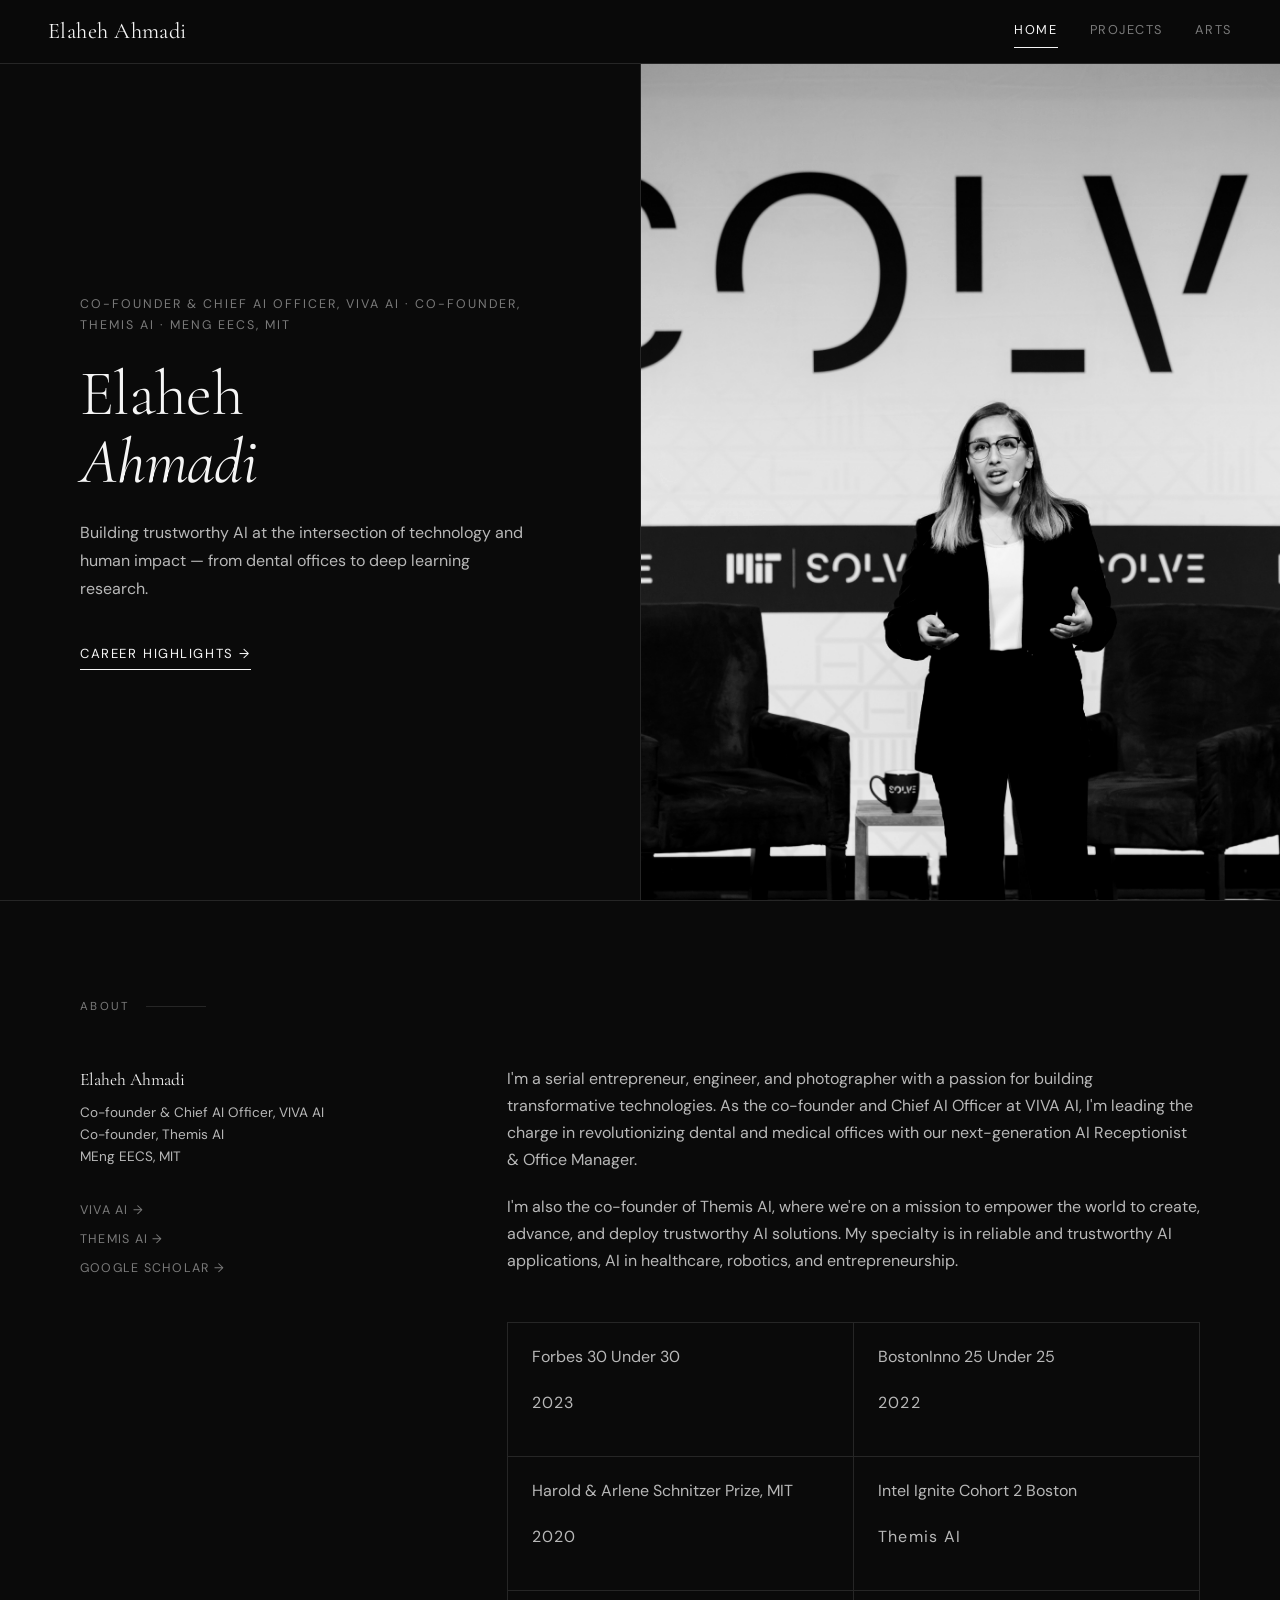
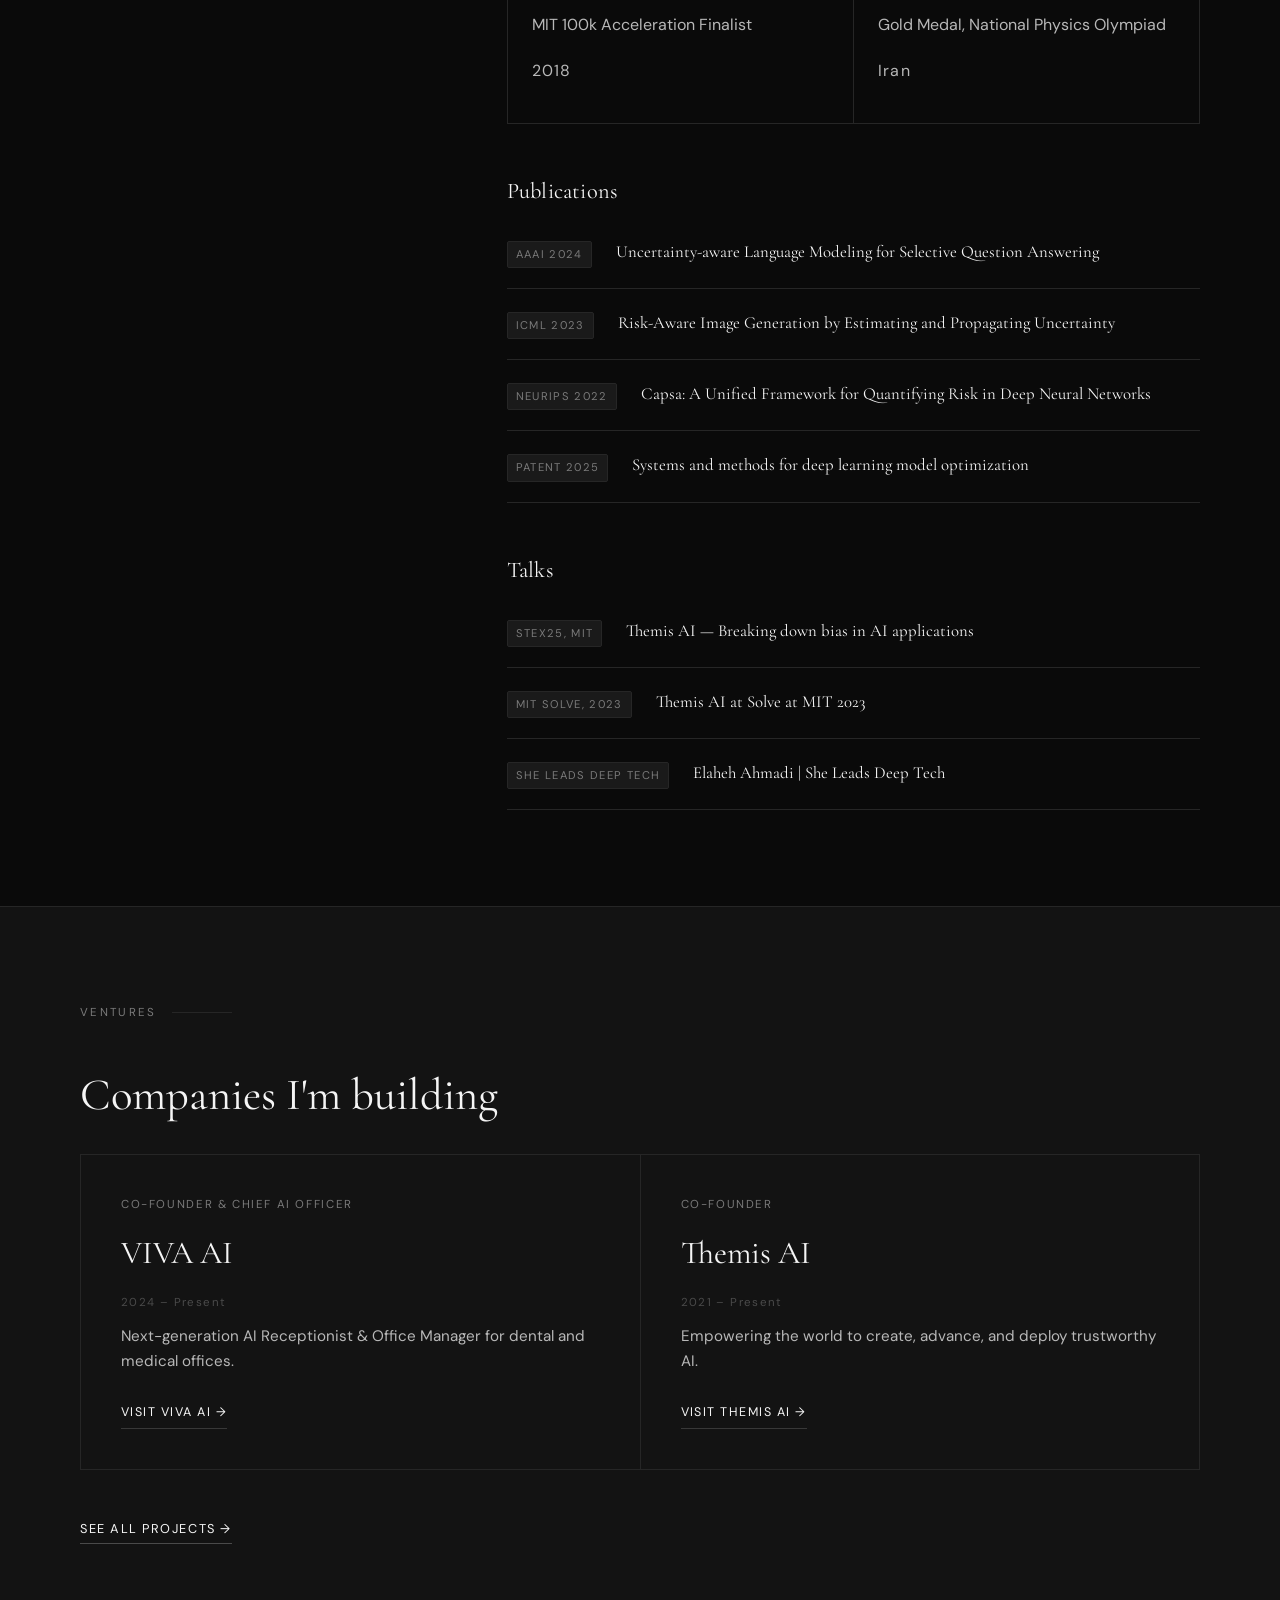
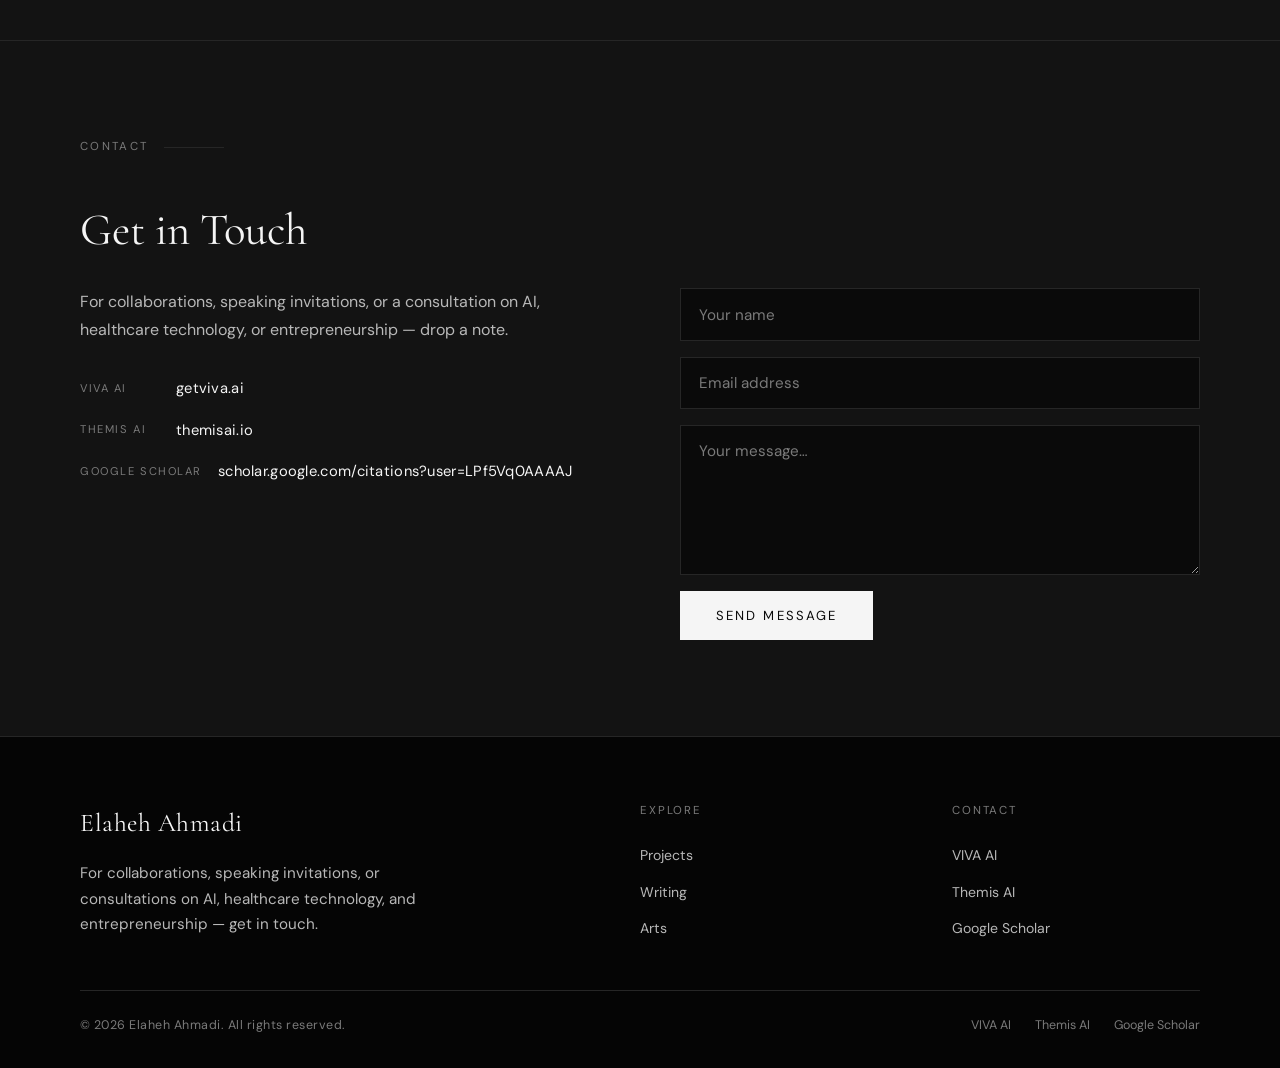
==== commit fcaec1ba: "Change 3: added photos + form" ====
--- a/index.html
+++ b/index.html
@@ -67,6 +67,23 @@
 </section>
 -->
 
+<section id="contact">
+  <p class="section-label">Contact</p>
+  <h2 class="section-title">Get in Touch</h2>
+  <div class="contact-grid">
+    <div class="contact-intro">
+      <p class="contact-desc">For collaborations, speaking invitations, or a consultation on AI, healthcare technology, or entrepreneurship — drop a note.</p>
+      <div class="contact-links" id="contactLinks"></div>
+    </div>
+    <form class="contact-form" id="contactForm">
+      <input type="text" name="name" placeholder="Your name" required>
+      <input type="email" name="email" placeholder="Email address" required>
+      <textarea name="message" placeholder="Your message…" required></textarea>
+      <button type="submit" class="contact-submit">Send Message</button>
+    </form>
+  </div>
+</section>
+
 <footer>
   <div class="footer-grid">
     <div class="footer-brand">
--- a/assets/css/style.css
+++ b/assets/css/style.css
@@ -329,6 +329,44 @@
   border-bottom: 1px solid var(--line); padding-bottom: 2px; transition: color 0.2s, border-color 0.2s;
 }
 .project-row .link a:hover { color: var(--text); border-color: var(--text); }
+
+/* CONTACT */
+#contact { background: var(--bg-alt); border-top: 1px solid var(--line); }
+.contact-grid {
+  display: grid; grid-template-columns: 1fr 1fr;
+  gap: 5rem; align-items: start;
+}
+.contact-desc { color: var(--text-mute); font-size: 1rem; line-height: 1.75; margin-bottom: 2rem; max-width: 480px; }
+.contact-links { display: flex; flex-direction: column; gap: 1rem; }
+.contact-link-row { display: flex; align-items: center; gap: 1rem; }
+.contact-link-label {
+  font-size: 0.7rem; letter-spacing: 0.14em; text-transform: uppercase;
+  color: var(--text-dim); min-width: 80px;
+}
+.contact-link {
+  font-size: 0.92rem; color: var(--text); text-decoration: none;
+  letter-spacing: 0.02em; transition: opacity 0.2s;
+}
+.contact-link:hover { opacity: 0.65; }
+.contact-form { display: flex; flex-direction: column; gap: 1rem; }
+.contact-form input, .contact-form textarea {
+  background: var(--bg); border: 1px solid var(--line);
+  color: var(--text); padding: 0.95rem 1.1rem;
+  font-family: 'DM Sans', sans-serif; font-size: 0.95rem;
+  width: 100%; resize: vertical; transition: border-color 0.2s;
+}
+.contact-form input:focus, .contact-form textarea:focus { outline: none; border-color: var(--text); }
+.contact-form input::placeholder, .contact-form textarea::placeholder { color: var(--text-dim); }
+.contact-form textarea { min-height: 150px; }
+.contact-submit {
+  font-size: 0.82rem; letter-spacing: 0.16em; text-transform: uppercase;
+  background: var(--text); color: var(--bg); border: none; padding: 1rem 2.25rem;
+  font-family: 'DM Sans', sans-serif; cursor: pointer; align-self: flex-start;
+  transition: background 0.2s, color 0.2s;
+}
+.contact-submit:hover { background: var(--text-mute); }
+.contact-submit:disabled { opacity: 0.6; cursor: default; }
+.form-success { color: var(--text); font-size: 0.95rem; padding: 1rem 0; line-height: 1.6; }
 
 /* EDUCATION */
 #education { background: var(--bg-alt); border-top: 1px solid var(--line); }
@@ -409,6 +447,7 @@
   .page-header { padding: 7rem 2rem 2.5rem; }
   .about-grid { grid-template-columns: 1fr; gap: 2rem; }
   .ventures-grid { grid-template-columns: 1fr; }
+  .contact-grid { grid-template-columns: 1fr; gap: 2.5rem; }
   .series-item { grid-template-columns: 1fr; gap: 1rem; }
   .photo-grid { columns: 2; }
   .edu-grid { grid-template-columns: 1fr; }
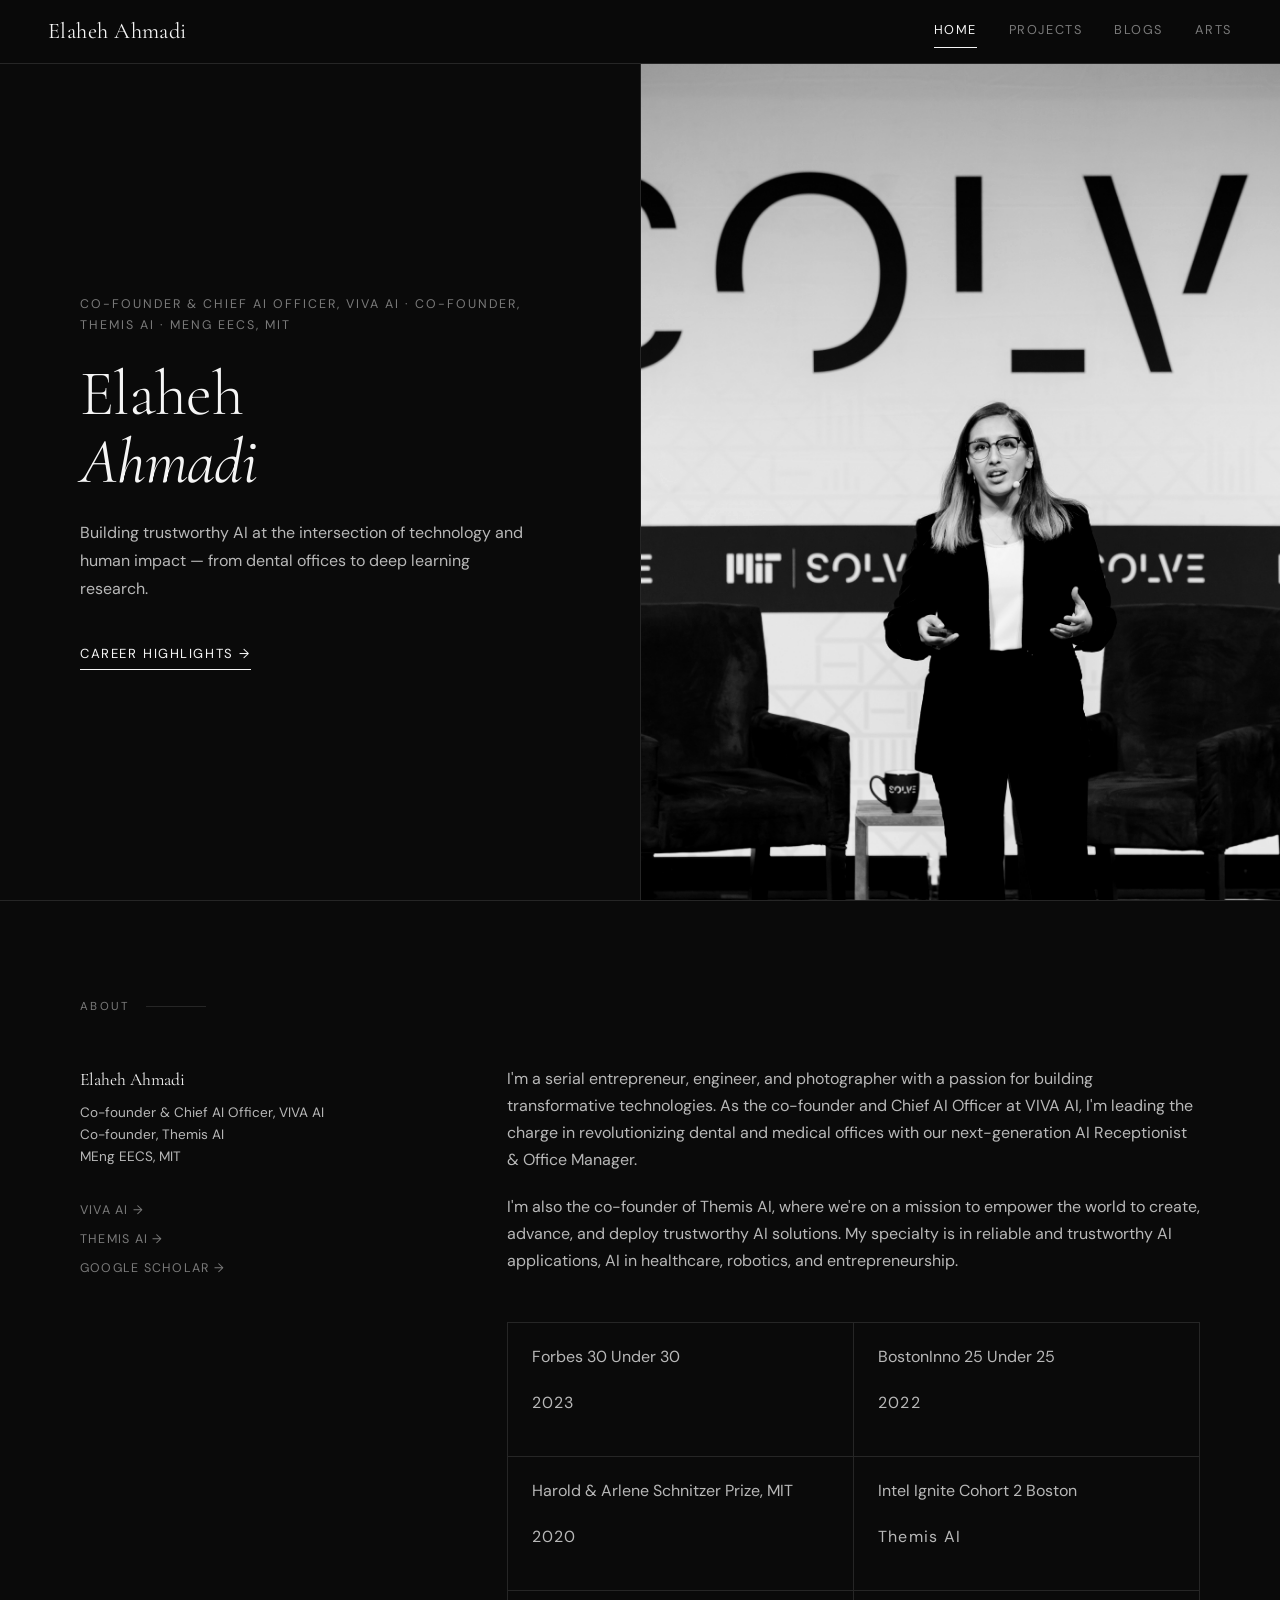
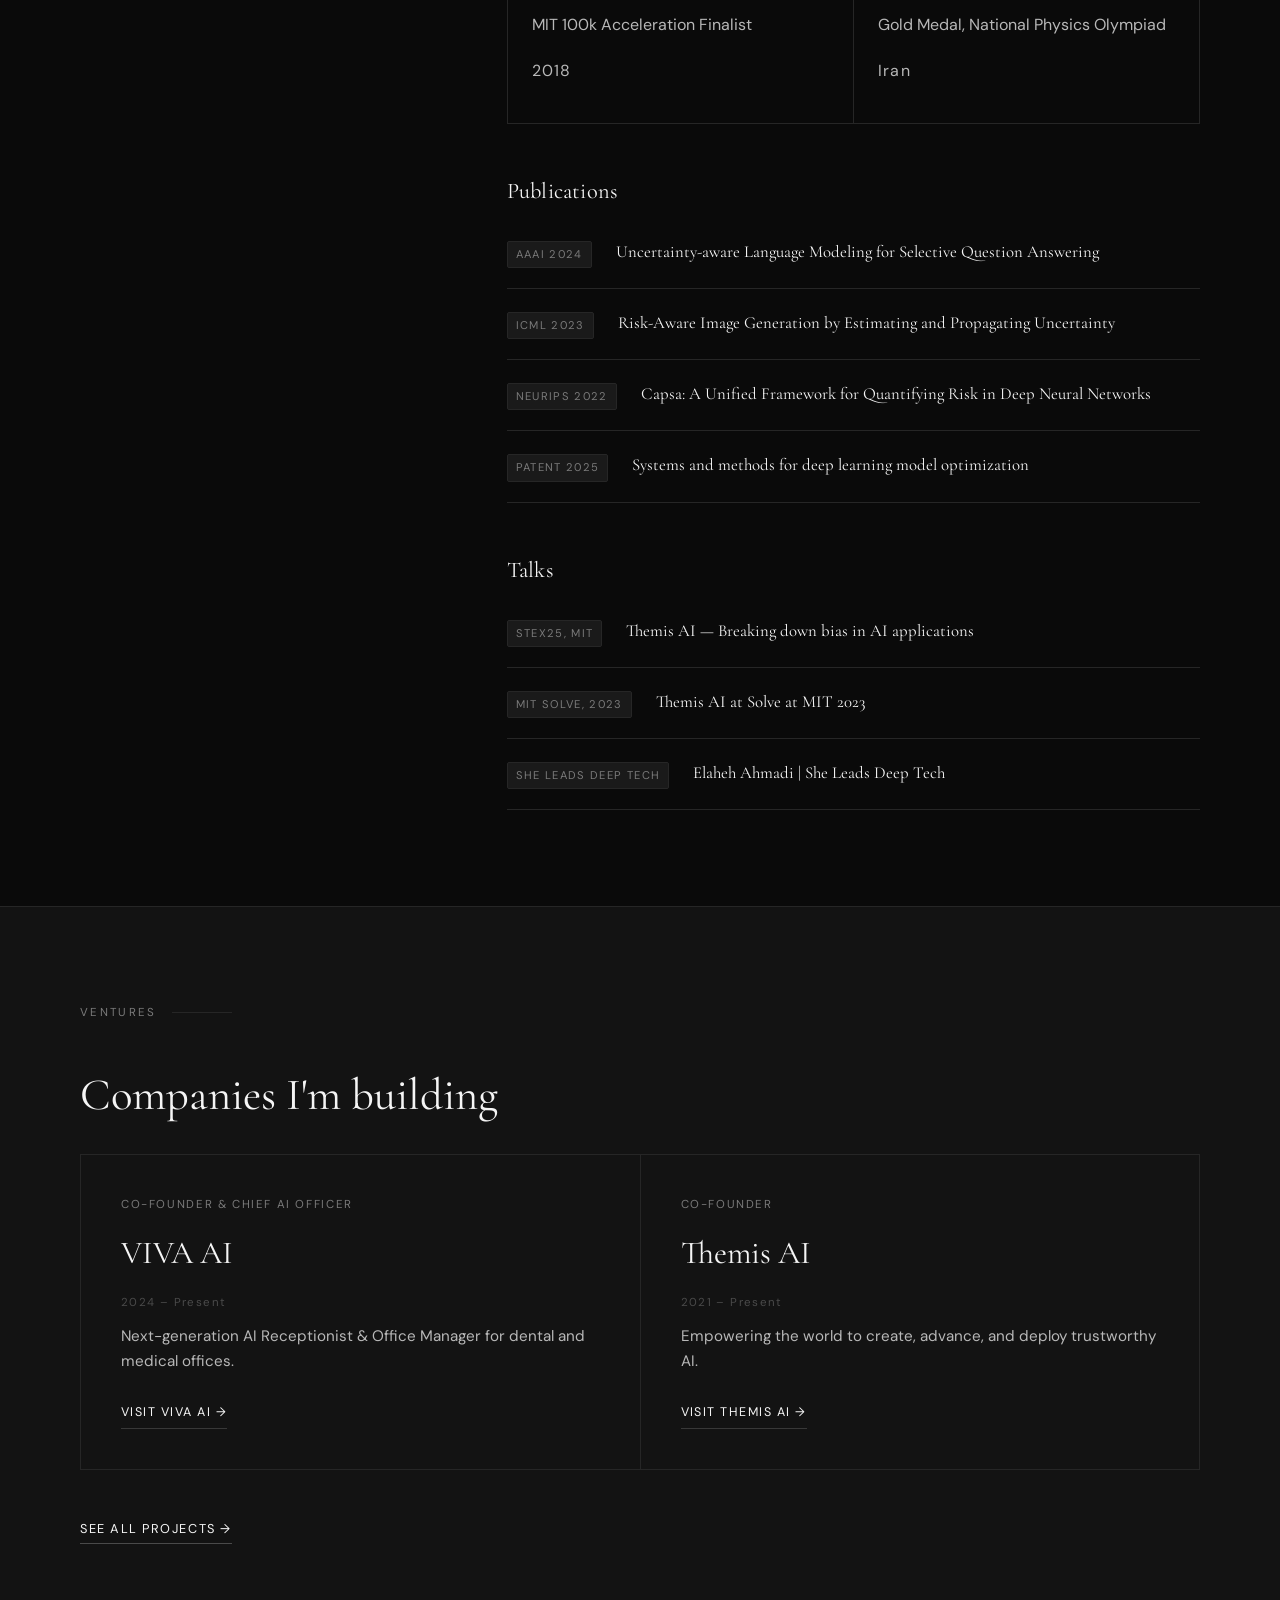
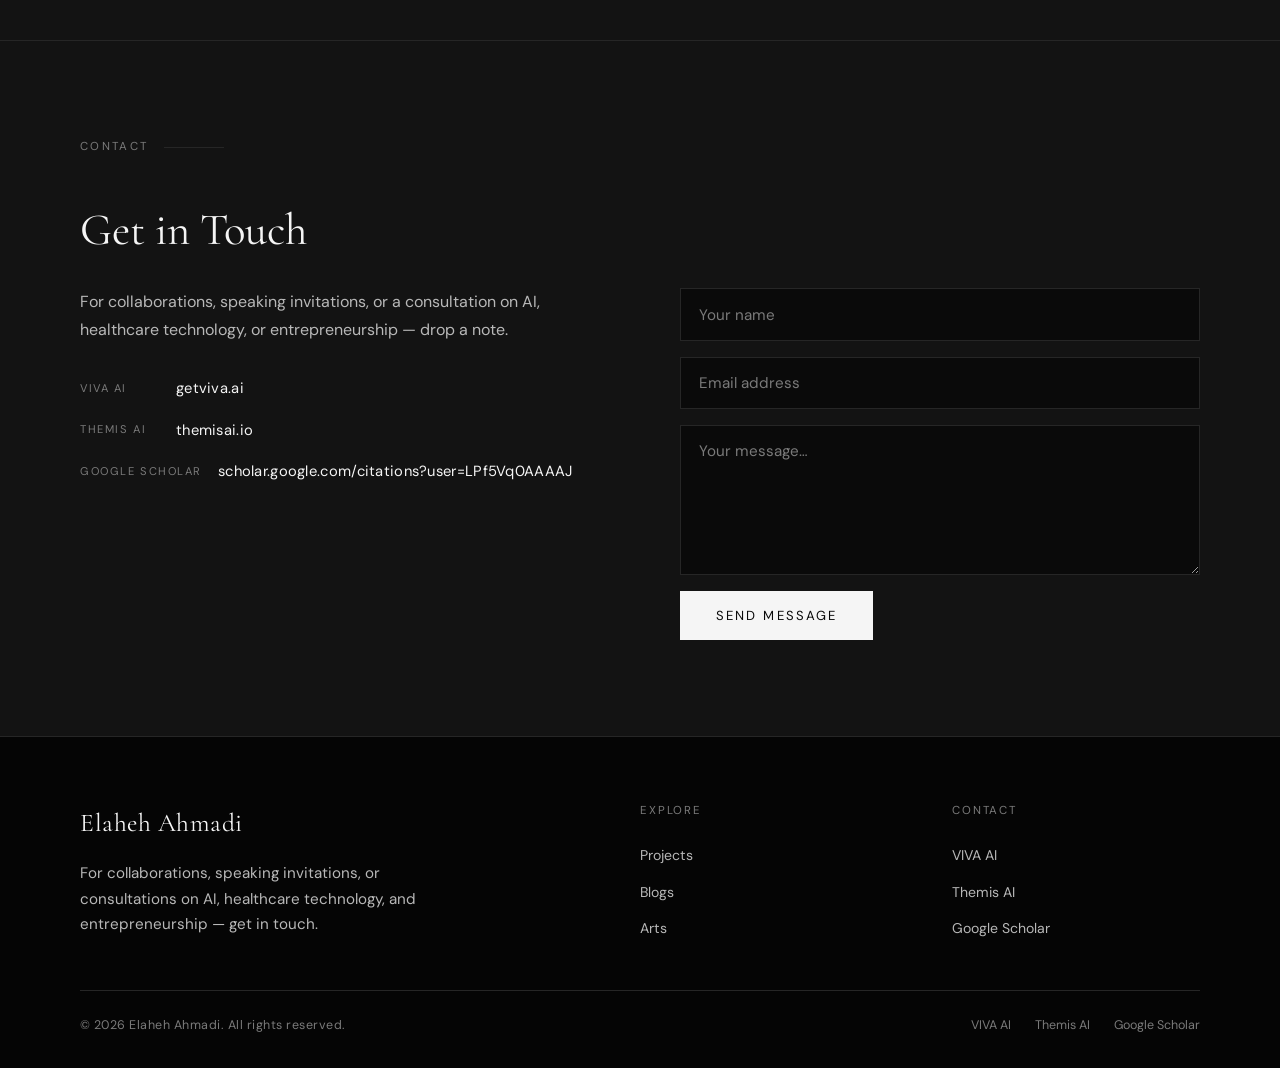
==== commit d3dbd289: "added blogs" ====
--- a/index.html
+++ b/index.html
@@ -15,7 +15,7 @@
   <ul class="nav-links">
     <li><a href="index.html" class="active">Home</a></li>
     <li><a href="projects.html">Projects</a></li>
-    <!-- <li><a href="blogs.html">Writing</a></li> -->
+    <li><a href="blogs.html">Blogs</a></li>
     <li><a href="arts.html">Arts</a></li>
   </ul>
   <button class="nav-mobile-toggle" onclick="toggleMobileNav()">☰</button>
@@ -94,7 +94,7 @@
       <h4>Explore</h4>
       <ul>
         <li><a href="projects.html">Projects</a></li>
-        <li><a href="blogs.html">Writing</a></li>
+        <li><a href="blogs.html">Blogs</a></li>
         <li><a href="arts.html">Arts</a></li>
       </ul>
     </div>
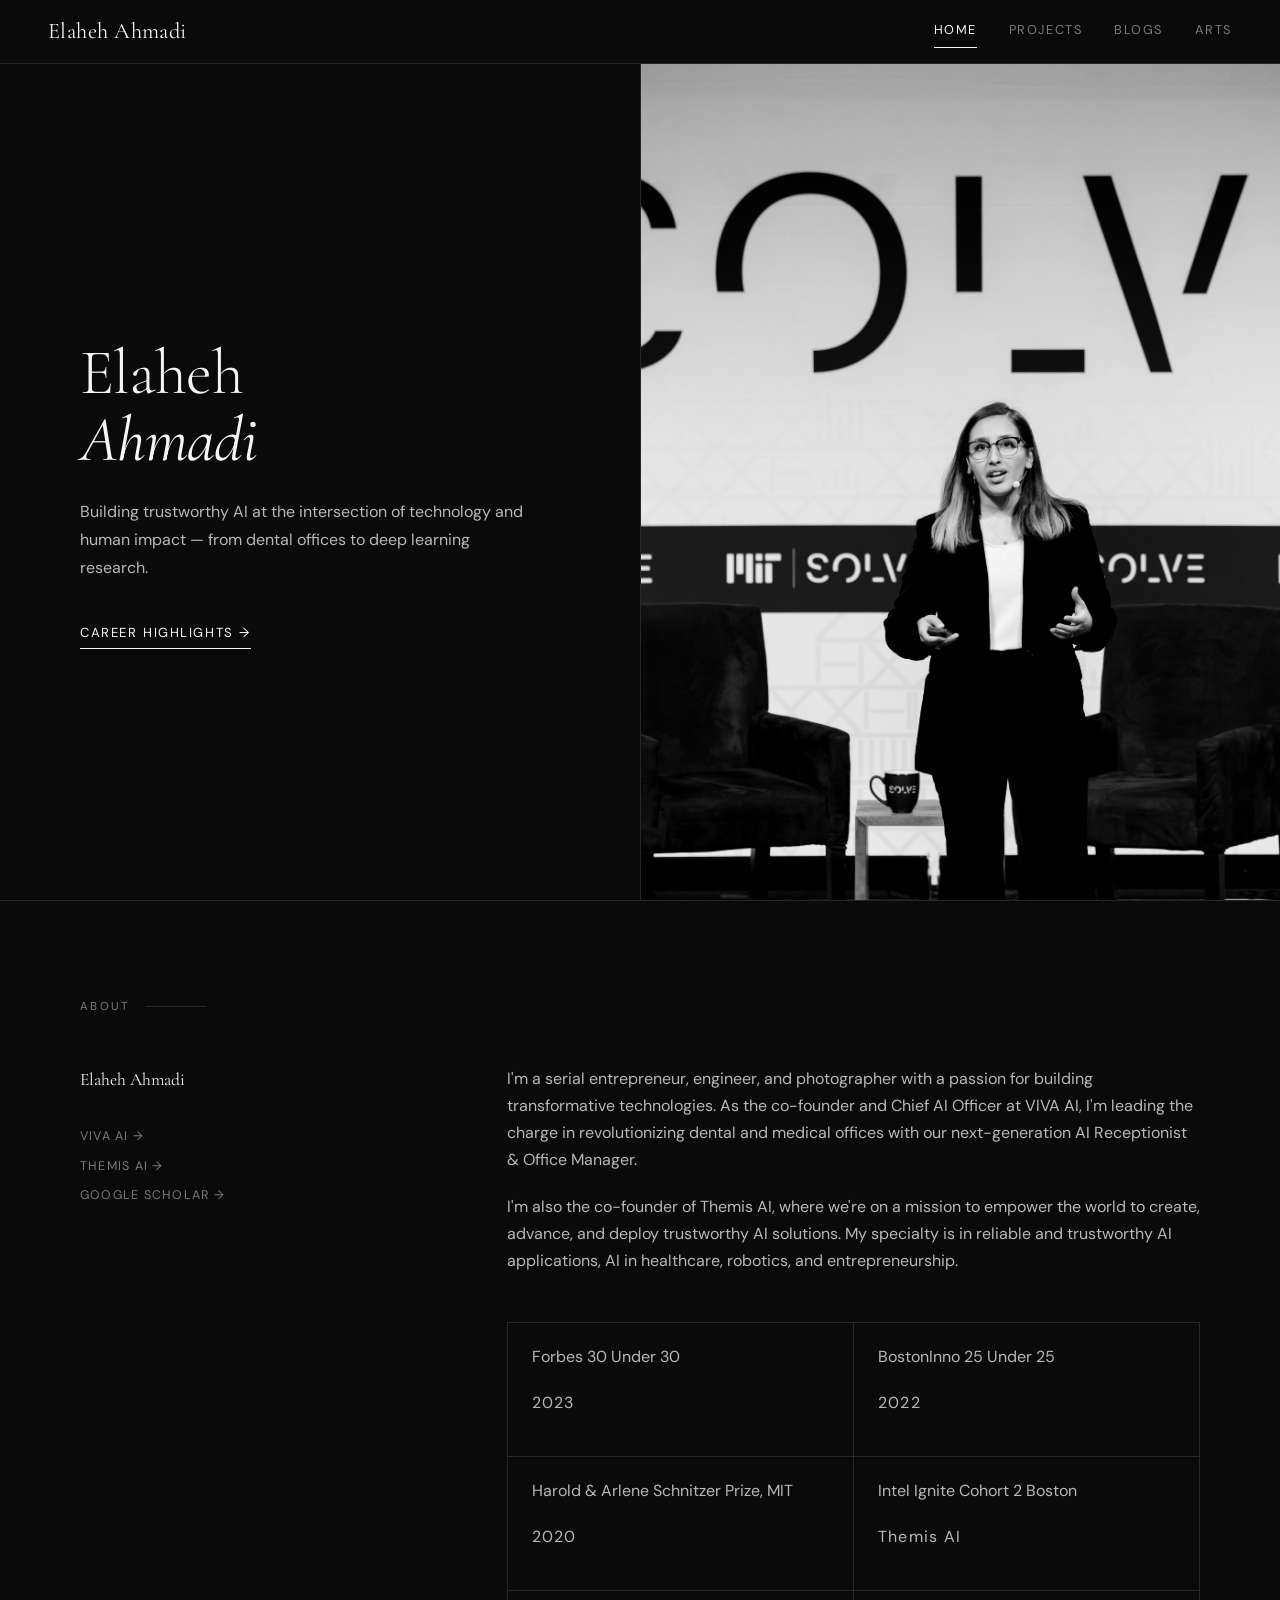
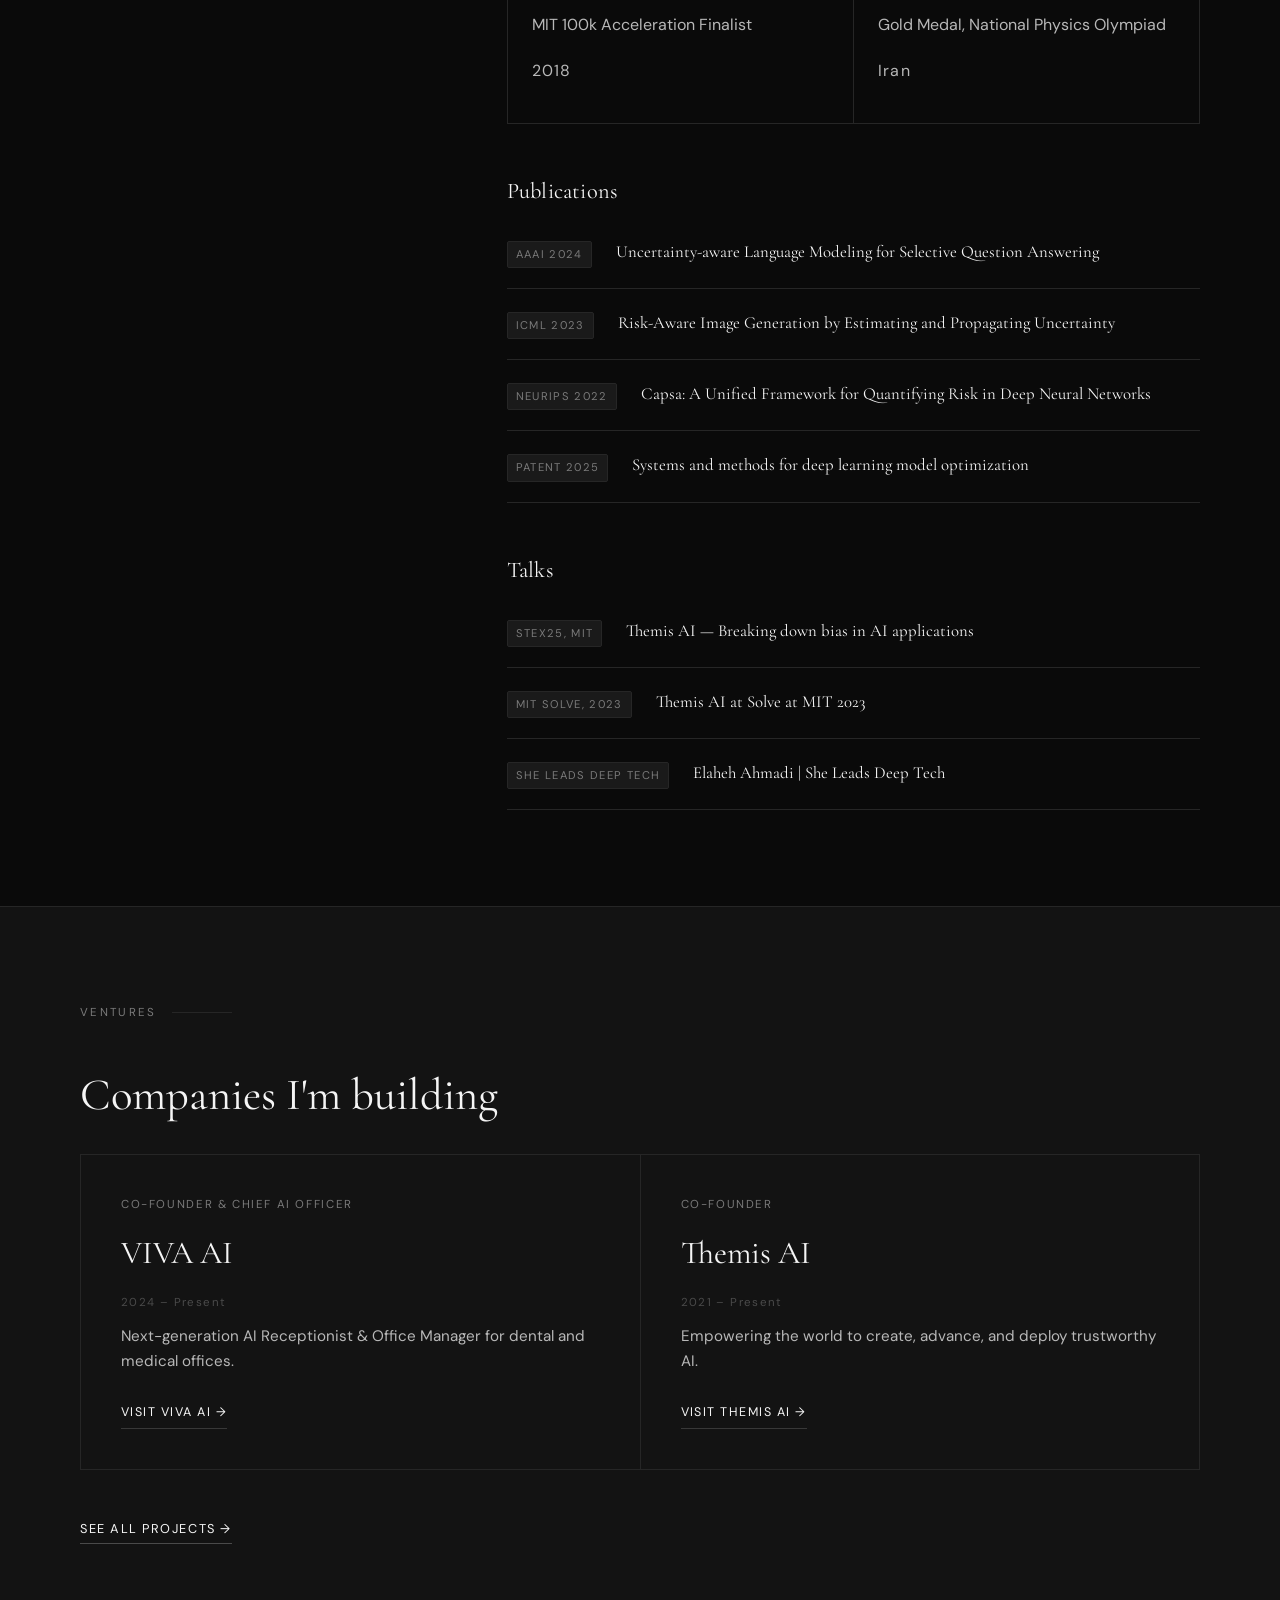
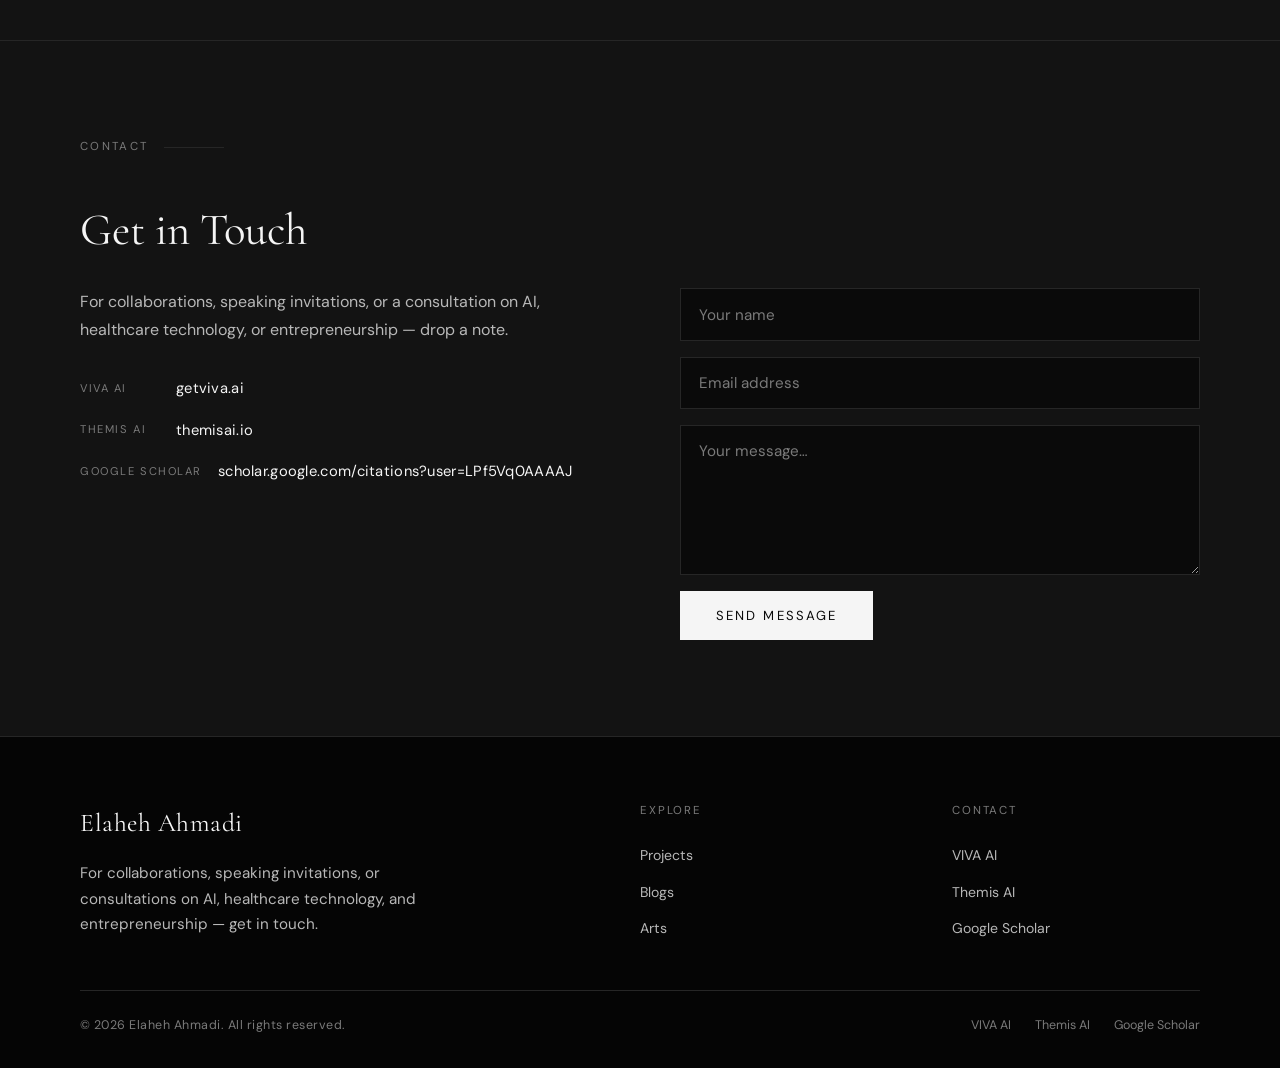
==== commit a33b3f65: "Add Trapped project: virtual gallery + Arts projects section - New trapped.html: full-screen virtual" ====
--- a/index.html
+++ b/index.html
@@ -6,7 +6,7 @@
 <title>Elaheh Ahmadi</title>
 <link rel="preconnect" href="https://fonts.googleapis.com">
 <link href="https://fonts.googleapis.com/css2?family=Cormorant+Garamond:ital,wght@0,300;0,400;0,500;1,300;1,400&family=DM+Sans:wght@300;400;500&display=swap" rel="stylesheet">
-<link rel="stylesheet" href="assets/css/style.css">
+<link rel="stylesheet" href="assets/css/style.css?v=2">
 </head>
 <body data-page="home">
 
@@ -109,6 +109,6 @@
   </div>
 </footer>
 
-<script src="assets/js/main.js"></script>
+<script src="assets/js/main.js?v=2"></script>
 </body>
 </html>
--- a/assets/css/style.css
+++ b/assets/css/style.css
@@ -236,17 +236,94 @@
 .section-cta:hover { gap: 1.1rem; }
 
 /* PHOTOGRAPHY */
-#art { background: var(--bg); }
-.photo-filters { display: flex; gap: 0.75rem; margin-bottom: 3rem; flex-wrap: wrap; }
-.filter-btn {
-  font-size: 0.76rem; letter-spacing: 0.12em; text-transform: uppercase;
-  padding: 7px 18px; border: 1px solid var(--line);
-  background: transparent; cursor: pointer; color: var(--text-dim);
-  font-family: 'DM Sans', sans-serif; transition: all 0.2s; border-radius: 1px;
-}
-.filter-btn.active, .filter-btn:hover {
-  background: var(--text); color: var(--bg); border-color: var(--text);
-}
+#art { background: var(--bg); padding-top: 2rem; }
+#artProjects { background: var(--bg); padding-bottom: 1rem; }
+.art-section-head { margin-bottom: 2.5rem; }
+.art-section-note { color: var(--text-dim); font-size: 0.86rem; margin-top: 0.3rem; }
+
+/* Featured art project card */
+.project-cards { display: flex; flex-direction: column; gap: 2rem; }
+.art-project {
+  display: grid; grid-template-columns: 1.05fr 1fr; align-items: stretch;
+  border: 1px solid var(--line); background: var(--bg-card);
+  text-decoration: none; color: inherit; overflow: hidden;
+  transition: border-color 0.3s, transform 0.4s cubic-bezier(.2,.8,.2,1);
+}
+.art-project:hover { border-color: var(--line-strong); transform: translateY(-3px); }
+.art-project .cover { position: relative; overflow: hidden; min-height: 340px; background: var(--bg-elev); }
+.art-project .cover img {
+  position: absolute; inset: 0; width: 100%; height: 100%; object-fit: cover;
+  filter: grayscale(1) contrast(1.05); transition: transform 0.7s cubic-bezier(.2,.8,.2,1);
+}
+.art-project:hover .cover img { transform: scale(1.04); }
+.art-project .cover::after {
+  content: ""; position: absolute; inset: 0;
+  background: linear-gradient(90deg, rgba(10,10,10,0) 55%, rgba(22,22,22,0.9) 100%);
+}
+.art-project .body { padding: 2.6rem 2.4rem; display: flex; flex-direction: column; justify-content: center; }
+.art-project .eyebrow {
+  font-size: 0.66rem; letter-spacing: 0.24em; text-transform: uppercase; color: var(--text-dim);
+  display: flex; gap: 0.7rem; align-items: center;
+}
+.art-project .eyebrow .year { color: var(--text-faint); }
+.art-project h3 {
+  font-family: 'Cormorant Garamond', serif; font-weight: 400; font-size: 2.7rem;
+  line-height: 1.05; margin: 0.5rem 0 0.4rem;
+}
+.art-project .tagline {
+  font-family: 'Cormorant Garamond', serif; font-style: italic;
+  font-size: 1.12rem; color: var(--text-mute); margin-bottom: 1rem;
+}
+.art-project .excerpt { font-size: 0.9rem; color: var(--text-mute); line-height: 1.75; }
+.art-project .enter {
+  margin-top: 1.6rem; font-size: 0.7rem; letter-spacing: 0.2em; text-transform: uppercase;
+  color: var(--text); display: inline-flex; align-items: center; gap: 0.6rem;
+}
+.art-project .enter .arw { transition: transform 0.3s; }
+.art-project:hover .enter .arw { transform: translateX(6px); }
+/* Polaroid pile wall (arts landing) */
+.pile-wall { display: grid; grid-template-columns: repeat(3, 1fr); gap: 3.5rem 2.5rem; }
+.pile-wall[hidden], .group-detail[hidden] { display: none; }
+.pile { position: relative; height: 340px; cursor: pointer; transition: transform 0.4s cubic-bezier(.2,.8,.2,1); }
+.pile:hover { transform: translateY(-6px); }
+.pile-stage { position: absolute; inset: 0; }
+.polaroid {
+  position: absolute; background: #f4f2ec; padding: 8px 8px 30px;
+  box-shadow: 0 12px 30px rgba(0,0,0,0.62);
+  transform: translate(-50%,-50%) rotate(var(--r));
+  transition: transform 0.55s cubic-bezier(.2,.8,.2,1), box-shadow 0.4s;
+}
+.polaroid img { display: block; width: 100%; object-fit: cover; filter: contrast(1.03); }
+.polaroid .pcap {
+  position: absolute; left: 0; right: 0; bottom: 6px; text-align: center;
+  font-family: 'Caveat', cursive; font-size: 1rem; color: #2a2a2a; line-height: 1;
+  padding: 0 8px; white-space: nowrap; overflow: hidden; text-overflow: ellipsis;
+}
+.pile:hover .polaroid {
+  transform: translate(-50%,-50%) translate(var(--sx),var(--sy)) rotate(var(--sr));
+  box-shadow: 0 18px 42px rgba(0,0,0,0.72);
+}
+.pile-label { position: absolute; left: 0; right: 0; bottom: -8px; z-index: 30; text-align: center; pointer-events: none; }
+.pile-label .name {
+  font-family: 'Cormorant Garamond', serif; font-size: 1.85rem; letter-spacing: 0.02em;
+  display: inline-block; padding: 0.05rem 0.9rem; background: rgba(10,10,10,0.55);
+  backdrop-filter: blur(4px); border-radius: 2px;
+}
+.pile-label .count { display: block; font-size: 0.66rem; letter-spacing: 0.2em; text-transform: uppercase; color: var(--text-dim); margin-top: 0.4rem; }
+
+/* Group detail (expanded set) */
+.group-detail-head {
+  display: flex; align-items: baseline; justify-content: space-between; gap: 1rem; flex-wrap: wrap;
+  border-bottom: 1px solid var(--line); padding-bottom: 1.4rem; margin-bottom: 2.2rem;
+}
+.group-detail-title { font-family: 'Cormorant Garamond', serif; font-weight: 400; font-size: 2.6rem; }
+.group-detail-title .sub { display: block; font-family: 'DM Sans', sans-serif; font-size: 0.72rem; letter-spacing: 0.2em; text-transform: uppercase; color: var(--text-dim); margin-top: 0.3rem; }
+.group-back {
+  background: transparent; border: 1px solid var(--line-strong); color: var(--text-mute);
+  padding: 0.5rem 1.2rem; border-radius: 2px; font-family: 'DM Sans', sans-serif; font-size: 0.82rem;
+  letter-spacing: 0.05em; cursor: pointer; transition: all 0.2s;
+}
+.group-back:hover { color: var(--text); border-color: var(--text); }
 .photo-grid { columns: 3; gap: 12px; }
 .photo-item {
   break-inside: avoid; margin-bottom: 12px;
@@ -254,7 +331,7 @@
   background: var(--bg-elev);
   border: 1px solid var(--line);
 }
-.photo-item img { width: 100%; display: block; transition: transform 0.5s; filter: grayscale(1) contrast(1.05); }
+.photo-item img { width: 100%; display: block; transition: transform 0.5s; filter: contrast(1.03); }
 .photo-item:hover img { transform: scale(1.03); }
 .photo-placeholder {
   display: flex; align-items: center; justify-content: center;
@@ -421,12 +498,147 @@
   justify-content: center; flex-direction: column; gap: 1rem;
 }
 .lightbox.open { display: flex; }
-.lightbox img { max-width: 85vw; max-height: 80vh; object-fit: contain; filter: grayscale(1); }
+.lightbox img { max-width: 85vw; max-height: 80vh; object-fit: contain; }
 .lightbox-caption { color: var(--text-mute); font-size: 0.85rem; letter-spacing: 0.06em; }
 .lightbox-close {
   position: absolute; top: 2rem; right: 2rem;
   color: var(--text); font-size: 2rem; cursor: pointer;
   background: none; border: none; font-family: 'DM Sans', sans-serif; line-height: 1;
+}
+
+/* ─── TRAPPED — VIRTUAL GALLERY ─────────────────────────────────────────── */
+:root {
+  --tg-wall: #18181c; --tg-wall-lit: #28282e; --tg-floor: #0b0b0d;
+  --tg-line: #2a2a30; --tg-text: #f2f0ec; --tg-mute: #b3b0aa;
+  --tg-dim: #6f6d68; --tg-brass: #c9b892;
+}
+body.gallery-mode { background: var(--tg-floor); color: var(--tg-text); overflow: hidden; height: 100%; }
+html:has(body.gallery-mode) { height: 100%; }
+
+.tg-hud {
+  position: fixed; top: 0; left: 0; right: 0; z-index: 40;
+  display: flex; align-items: center; justify-content: space-between;
+  padding: 1.1rem 2.2rem; pointer-events: none;
+  background: linear-gradient(180deg, rgba(8,8,10,0.85), rgba(8,8,10,0));
+}
+.tg-home {
+  font-family: 'Cormorant Garamond', serif; font-size: 1rem; color: var(--tg-mute);
+  pointer-events: auto; text-decoration: none; transition: color 0.2s;
+}
+.tg-home:hover { color: var(--tg-text); }
+.tg-title { font-family: 'Cormorant Garamond', serif; font-size: 1.15rem; letter-spacing: 0.32em; text-transform: uppercase; }
+.tg-prog { font-size: 0.68rem; letter-spacing: 0.18em; text-transform: uppercase; color: var(--tg-dim); min-width: 110px; text-align: right; }
+
+/* statement */
+.tg-statement {
+  position: fixed; inset: 0; z-index: 30; display: flex; align-items: center;
+  padding: 5rem 3rem 3rem; overflow-y: auto;
+  background: radial-gradient(120% 80% at 50% -10%, var(--tg-wall-lit) 0%, var(--tg-wall) 42%, #101013 78%);
+  transition: opacity 0.6s ease, visibility 0.6s;
+}
+.tg-statement.hidden { opacity: 0; visibility: hidden; }
+.tg-statement-inner { max-width: 780px; margin: 0 auto; }
+.tg-kicker { font-size: 0.72rem; letter-spacing: 0.32em; text-transform: uppercase; color: var(--tg-brass); }
+.tg-statement h1 {
+  font-family: 'Cormorant Garamond', serif; font-weight: 500;
+  font-size: clamp(3.2rem, 8vw, 5.6rem); line-height: 0.98; margin: 0.4rem 0 0.3rem; letter-spacing: 0.02em;
+}
+.tg-tagline { font-family: 'Cormorant Garamond', serif; font-style: italic; font-size: 1.3rem; color: var(--tg-mute); margin-bottom: 1.8rem; }
+.tg-memo p { font-size: 0.92rem; line-height: 1.8; color: var(--tg-mute); margin-bottom: 1.1rem; }
+.tg-enter {
+  margin-top: 1.6rem; background: transparent; border: 1px solid var(--tg-line);
+  color: var(--tg-text); font-family: 'DM Sans', sans-serif; font-size: 0.72rem;
+  letter-spacing: 0.22em; text-transform: uppercase; padding: 0.9rem 1.7rem;
+  cursor: pointer; display: inline-flex; align-items: center; gap: 0.7rem; transition: all 0.25s;
+}
+.tg-enter:hover { background: var(--tg-text); color: #111; border-color: var(--tg-text); }
+.tg-enter .arw { transition: transform 0.3s; }
+.tg-enter:hover .arw { transform: translateX(5px); }
+
+/* walls */
+.tg-stage {
+  position: fixed; inset: 0;
+  background:
+    radial-gradient(120% 75% at 50% -8%, var(--tg-wall-lit) 0%, var(--tg-wall) 44%, #101013 80%),
+    linear-gradient(180deg, var(--tg-wall) 0 80vh, #101014 80vh 80.3vh, var(--tg-floor) 80.3vh 100%);
+}
+.tg-stage::after {
+  content: ""; position: absolute; left: 0; right: 0; top: 80vh; height: 20vh;
+  background: linear-gradient(180deg, rgba(255,255,255,0.04), rgba(255,255,255,0)); pointer-events: none;
+}
+.tg-room {
+  position: absolute; inset: 0; display: flex; flex-direction: column;
+  align-items: center; justify-content: center;
+  opacity: 0; transform: scale(1.05); pointer-events: none;
+  transition: opacity 0.55s ease, transform 0.55s cubic-bezier(.2,.8,.2,1);
+}
+.tg-room.active { opacity: 1; transform: scale(1); pointer-events: auto; }
+.tg-hang { display: flex; flex-direction: column; align-items: center; justify-content: center; gap: clamp(2.4rem, 4.4vh, 4rem); max-width: 94vw; margin-top: -2vh; }
+.tg-row { display: flex; align-items: flex-end; justify-content: center; gap: clamp(1.6rem, 3vw, 3.2rem); }
+.tg-frame { position: relative; flex: 0 0 auto; cursor: pointer; display: flex; flex-direction: column; transition: transform 0.4s; }
+.tg-frame::before {
+  content: ""; position: absolute; left: 50%; top: -12%; transform: translateX(-50%);
+  width: 150%; height: 150%; pointer-events: none; z-index: -1;
+  background: radial-gradient(48% 40% at 50% 28%, rgba(255,255,250,0.15), rgba(255,255,250,0) 70%);
+}
+.tg-frame .mat {
+  background: #f4f2ec; padding: min(2vh, 18px); border: 1px solid #d8d5cd;
+  box-shadow: 0 26px 50px -18px rgba(0,0,0,0.8), 0 6px 16px rgba(0,0,0,0.5);
+}
+.tg-frame .inner { border: 1px solid #cbc7bd; overflow: hidden; background: #111; }
+.tg-frame img { display: block; height: var(--h); width: auto; filter: grayscale(1) contrast(1.04); }
+.tg-frame:hover { transform: translateY(-6px); }
+.tg-frame figcaption { margin-top: 0.85rem; text-align: left; border-left: 1px solid var(--tg-brass); padding-left: 0.6rem; }
+.tg-frame figcaption .t { font-family: 'Cormorant Garamond', serif; font-style: italic; font-size: 0.86rem; line-height: 1.3; display: block; color: var(--tg-text); }
+.tg-nameplate { margin-top: 7.5vh; text-align: center; }
+.tg-nameplate .n { font-family: 'Cormorant Garamond', serif; font-size: 2.2rem; letter-spacing: 0.04em; }
+.tg-nameplate .meta { font-size: 0.64rem; letter-spacing: 0.26em; text-transform: uppercase; color: var(--tg-brass); margin-top: 0.4rem; }
+
+.tg-arrow {
+  position: fixed; top: 50%; transform: translateY(-50%); z-index: 45;
+  width: 54px; height: 54px; border-radius: 50%;
+  background: rgba(20,20,24,0.6); backdrop-filter: blur(8px);
+  border: 1px solid var(--tg-line); color: var(--tg-text); font-size: 1.4rem;
+  cursor: pointer; display: flex; align-items: center; justify-content: center; transition: all 0.2s;
+}
+.tg-arrow:hover { background: rgba(40,40,46,0.85); border-color: var(--tg-mute); }
+.tg-arrow.prev { left: 1.8rem; } .tg-arrow.next { right: 1.8rem; }
+
+.tg-index {
+  position: fixed; left: 0; right: 0; bottom: 0; z-index: 40; display: flex;
+  overflow-x: auto; padding: 0.7rem 1.4rem;
+  background: linear-gradient(0deg, rgba(8,8,10,0.92), rgba(8,8,10,0)); scrollbar-width: none;
+}
+.tg-index::-webkit-scrollbar { display: none; }
+.tg-index button {
+  background: none; border: none; color: var(--tg-dim); font-family: 'DM Sans', sans-serif;
+  font-size: 0.72rem; letter-spacing: 0.08em; padding: 0.3rem 0.8rem; cursor: pointer;
+  white-space: nowrap; transition: color 0.2s; flex: 0 0 auto;
+}
+.tg-index button:hover { color: var(--tg-mute); }
+.tg-index button.active { color: var(--tg-text); }
+.tg-index button .rn { color: var(--tg-brass); font-size: 0.6rem; margin-left: 0.3rem; }
+
+.tg-lightbox {
+  position: fixed; inset: 0; z-index: 120; background: rgba(6,6,8,0.96);
+  display: none; align-items: center; justify-content: center; flex-direction: column; gap: 1.1rem; padding: 2.5rem;
+}
+.tg-lightbox.open { display: flex; }
+.tg-lightbox img { max-width: 86vw; max-height: 78vh; object-fit: contain; filter: grayscale(1); box-shadow: 0 30px 80px rgba(0,0,0,0.7); }
+.tg-lb-cap { text-align: center; }
+.tg-lb-cap .t { font-family: 'Cormorant Garamond', serif; font-style: italic; font-size: 1.25rem; }
+.tg-lb-cap .d { font-size: 0.66rem; letter-spacing: 0.2em; text-transform: uppercase; color: var(--tg-dim); margin-top: 0.3rem; }
+.tg-lb-close { position: absolute; top: 1.6rem; right: 2rem; background: none; border: none; color: var(--tg-text); font-size: 2rem; cursor: pointer; line-height: 1; }
+
+@media (max-width: 900px) {
+  .tg-hud { padding: 1rem 1.2rem; }
+  .tg-title { font-size: 0.95rem; letter-spacing: 0.2em; }
+  .tg-prog { display: none; }
+  .tg-statement { padding: 5rem 1.5rem 3rem; }
+  .tg-arrow { width: 44px; height: 44px; }
+  .tg-arrow.prev { left: 0.6rem; } .tg-arrow.next { right: 0.6rem; }
+  .tg-nameplate { margin-top: 5vh; }
+  .tg-nameplate .n { font-size: 1.6rem; }
 }
 
 /* MOBILE */
@@ -450,6 +662,12 @@
   .contact-grid { grid-template-columns: 1fr; gap: 2.5rem; }
   .series-item { grid-template-columns: 1fr; gap: 1rem; }
   .photo-grid { columns: 2; }
+  .pile-wall { grid-template-columns: repeat(2, 1fr); gap: 3rem 1.5rem; }
+  .art-project { grid-template-columns: 1fr; }
+  .art-project .cover { min-height: 220px; }
+  .art-project .cover::after { background: linear-gradient(180deg, rgba(10,10,10,0) 60%, rgba(22,22,22,0.9) 100%); }
+  .art-project .body { padding: 2rem 1.6rem; }
+  .art-project h3 { font-size: 2.2rem; }
   .edu-grid { grid-template-columns: 1fr; }
   .project-row { grid-template-columns: 1fr; gap: 0.5rem; }
   .project-row .link a { display: inline-block; margin-top: 0.5rem; }
@@ -459,5 +677,6 @@
 }
 @media (max-width: 500px) {
   .photo-grid { columns: 1; }
+  .pile-wall { grid-template-columns: 1fr; }
   .awards-grid { grid-template-columns: 1fr; }
 }
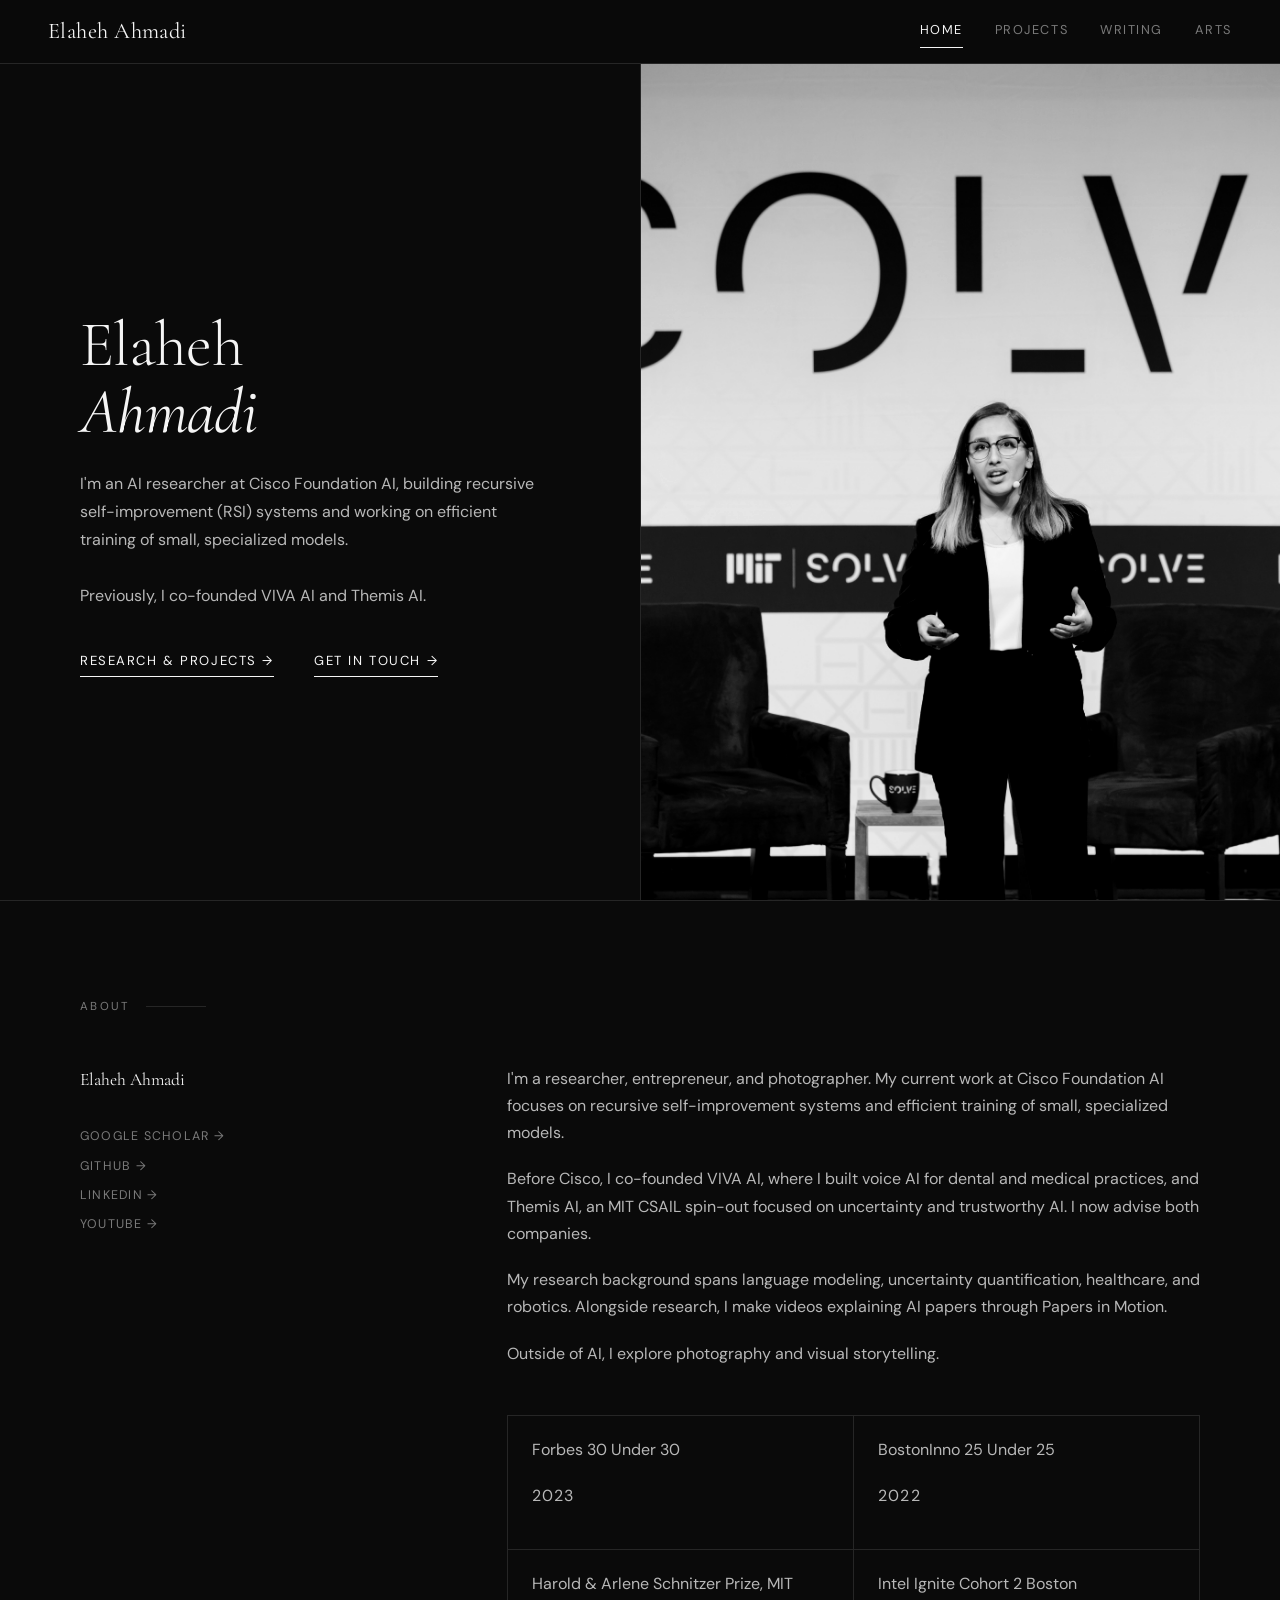
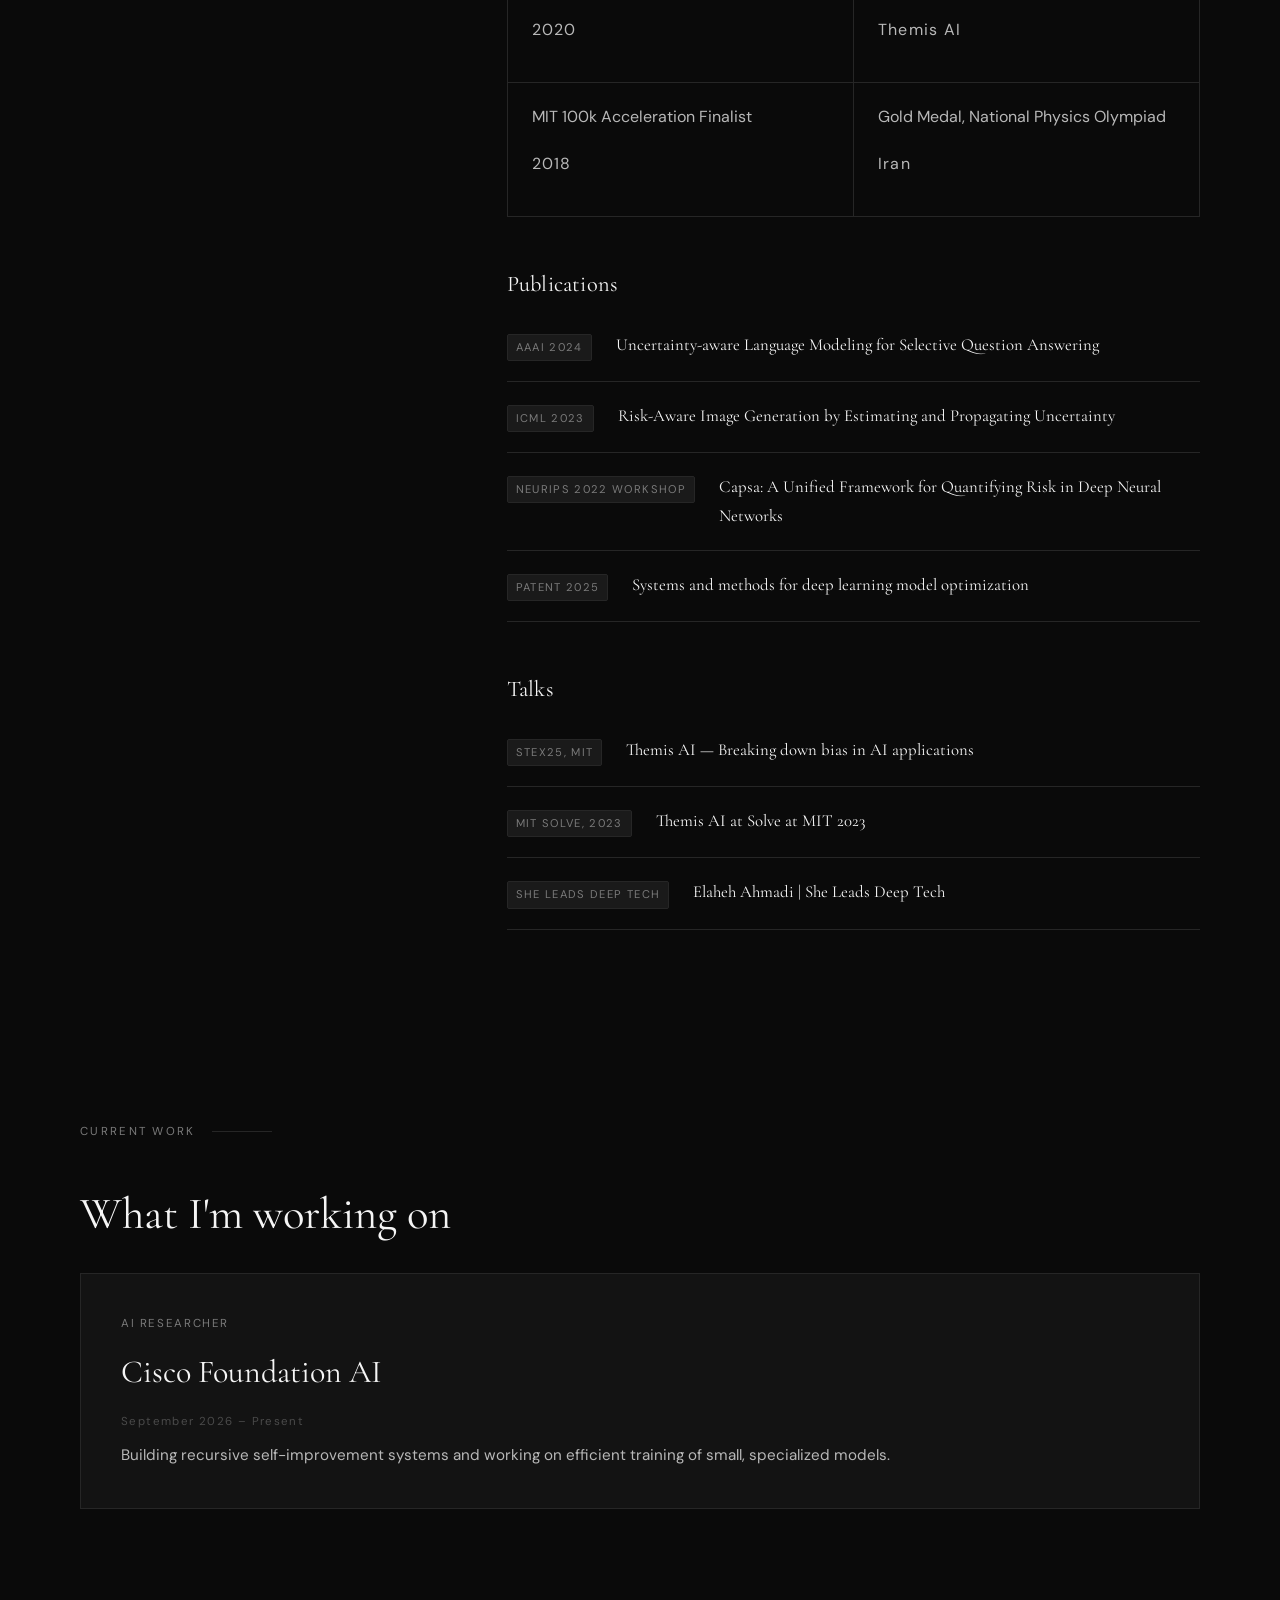
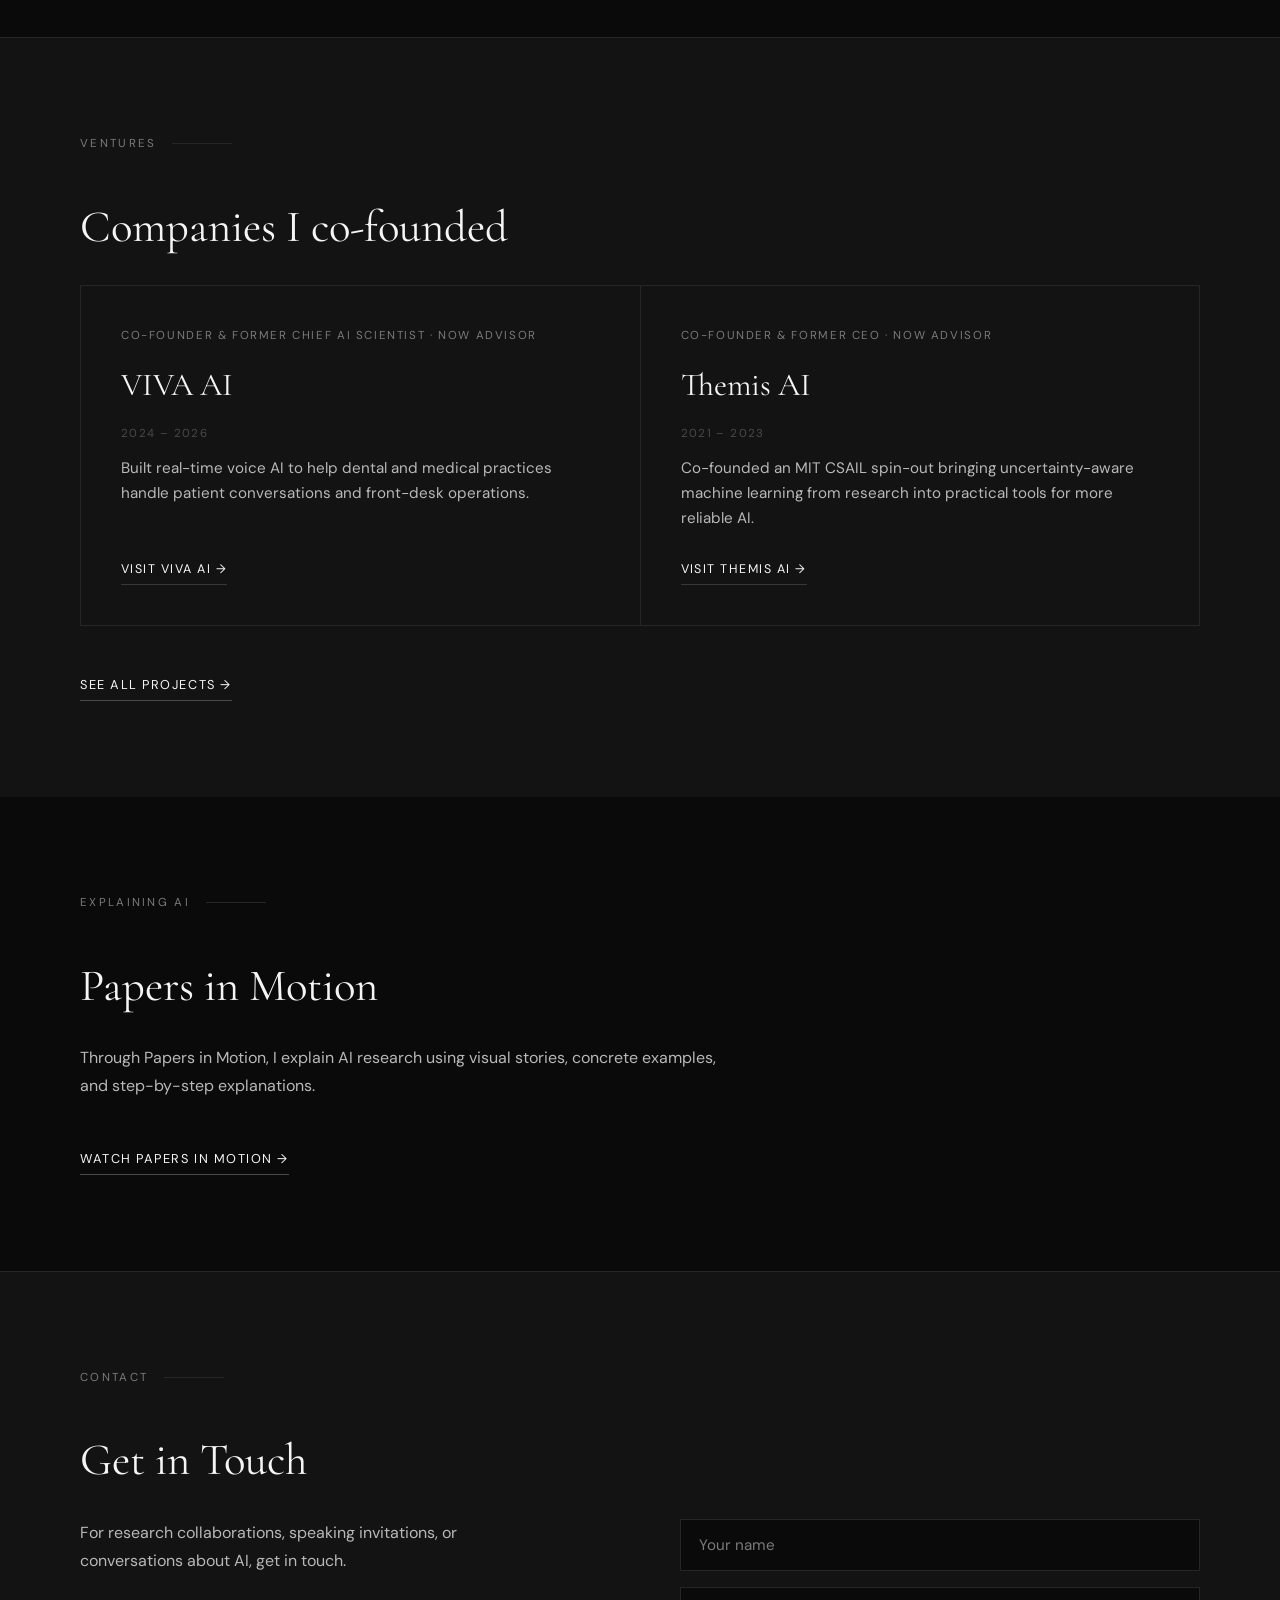
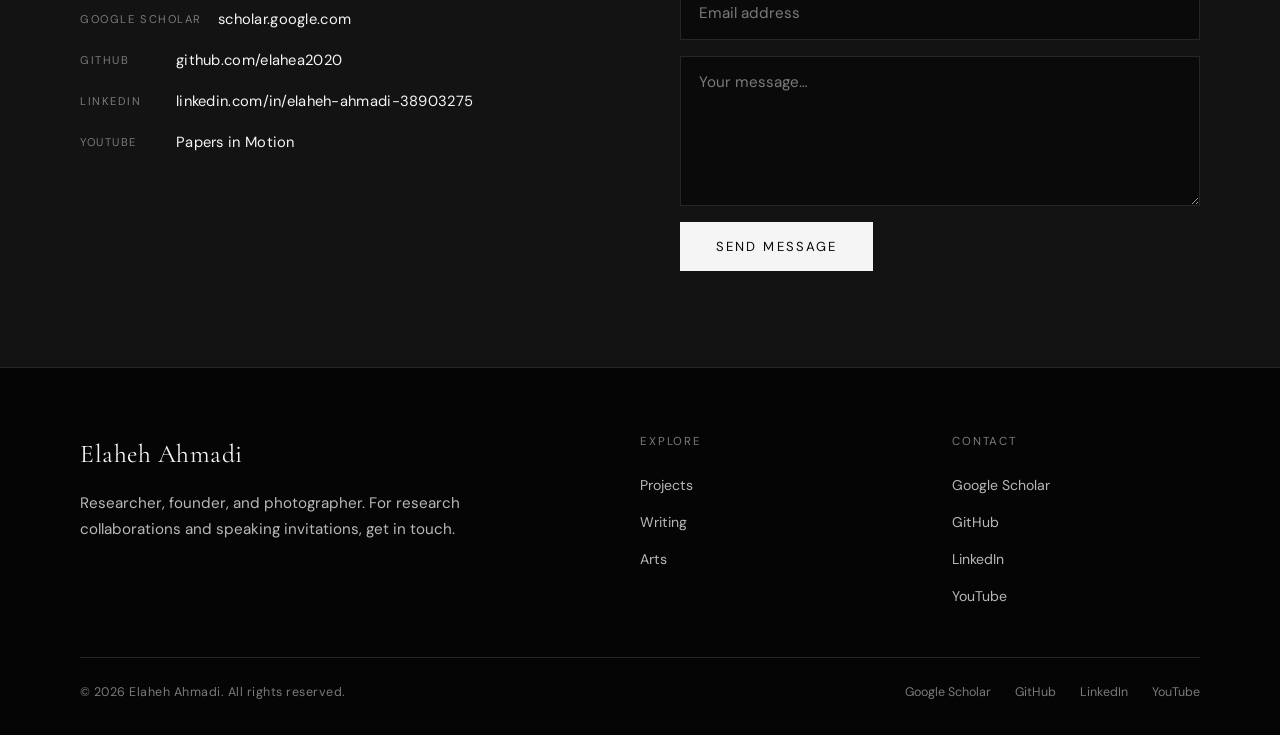
==== commit 2dacac42: "Refresh positioning: Cisco Foundation AI research, past ventures, Writing page - Hero, bio and Curre" ====
--- a/index.html
+++ b/index.html
@@ -3,10 +3,18 @@
 <head>
 <meta charset="UTF-8">
 <meta name="viewport" content="width=device-width, initial-scale=1.0">
-<title>Elaheh Ahmadi</title>
+<title>Elaheh Ahmadi | AI Researcher at Cisco Foundation AI</title>
+<meta name="description" content="AI researcher at Cisco Foundation AI, building recursive self-improvement systems and working on efficient training of small, specialized models. Co-founder of VIVA AI and Themis AI.">
+<meta property="og:type" content="website">
+<meta property="og:title" content="Elaheh Ahmadi | AI Researcher at Cisco Foundation AI">
+<meta property="og:description" content="AI researcher at Cisco Foundation AI, building recursive self-improvement systems and working on efficient training of small, specialized models. Co-founder of VIVA AI and Themis AI.">
+<meta property="og:url" content="https://elahehahmadi.com/">
+<meta property="og:image" content="https://elahehahmadi.com/assets/images/elahe-solve.jpg">
+<meta name="twitter:card" content="summary_large_image">
+<link rel="canonical" href="https://elahehahmadi.com/">
 <link rel="preconnect" href="https://fonts.googleapis.com">
 <link href="https://fonts.googleapis.com/css2?family=Cormorant+Garamond:ital,wght@0,300;0,400;0,500;1,300;1,400&family=DM+Sans:wght@300;400;500&display=swap" rel="stylesheet">
-<link rel="stylesheet" href="assets/css/style.css?v=2">
+<link rel="stylesheet" href="assets/css/style.css?v=3">
 </head>
 <body data-page="home">
 
@@ -15,7 +23,7 @@
   <ul class="nav-links">
     <li><a href="index.html" class="active">Home</a></li>
     <li><a href="projects.html">Projects</a></li>
-    <li><a href="blogs.html">Blogs</a></li>
+    <li><a href="blogs.html">Writing</a></li>
     <li><a href="arts.html">Arts</a></li>
   </ul>
   <button class="nav-mobile-toggle" onclick="toggleMobileNav()">☰</button>
@@ -25,8 +33,11 @@
   <div class="hero-text">
     <p class="hero-eyebrow" id="heroRoles"></p>
     <h1 class="hero-name">Elaheh<br><em>Ahmadi</em></h1>
-    <p class="hero-desc">Building trustworthy AI at the intersection of technology and human impact — from dental offices to deep learning research.</p>
-    <a class="hero-cta" href="#about">Career highlights &rarr;</a>
+    <p class="hero-desc">I'm an AI researcher at Cisco Foundation AI, building recursive self-improvement (RSI) systems and working on efficient training of small, specialized models.<br><br>Previously, I co-founded VIVA AI and Themis AI.</p>
+    <div style="display:flex;flex-wrap:wrap;gap:1.25rem 2.5rem;">
+      <a class="hero-cta" href="projects.html">Research &amp; Projects &rarr;</a>
+      <a class="hero-cta" href="#contact">Get in Touch &rarr;</a>
+    </div>
   </div>
   <div class="hero-image">
     <img src="assets/images/elahe-solve.jpg" alt="Elaheh Ahmadi">
@@ -52,11 +63,24 @@
   </div>
 </section>
 
+<section id="current">
+  <p class="section-label">Current Work</p>
+  <h2 class="section-title">What I'm working on</h2>
+  <div class="ventures-grid" id="currentGrid" style="grid-template-columns:1fr;"></div>
+</section>
+
 <section id="ventures">
   <p class="section-label">Ventures</p>
-  <h2 class="section-title">Companies I'm building</h2>
+  <h2 class="section-title">Companies I co-founded</h2>
   <div class="ventures-grid" id="venturesGrid"></div>
   <a class="section-cta" href="projects.html">See all projects &rarr;</a>
+</section>
+
+<section id="explaining">
+  <p class="section-label" id="explainingLabel">Explaining AI</p>
+  <h2 class="section-title" id="explainingTitle">Papers in Motion</h2>
+  <p class="contact-desc" id="explainingDesc" style="max-width:640px;"></p>
+  <a class="section-cta" id="explainingCta" href="#" target="_blank" rel="noopener"></a>
 </section>
 
 <!--
@@ -71,8 +95,8 @@
   <p class="section-label">Contact</p>
   <h2 class="section-title">Get in Touch</h2>
   <div class="contact-grid">
-    <div class="contact-intro">
-      <p class="contact-desc">For collaborations, speaking invitations, or a consultation on AI, healthcare technology, or entrepreneurship — drop a note.</p>
+    <div class="contact-intro" style="min-width:0;">
+      <p class="contact-desc">For research collaborations, speaking invitations, or conversations about AI, get in touch.</p>
       <div class="contact-links" id="contactLinks"></div>
     </div>
     <form class="contact-form" id="contactForm">
@@ -88,13 +112,13 @@
   <div class="footer-grid">
     <div class="footer-brand">
       <a class="nav-logo" href="index.html">Elaheh Ahmadi</a>
-      <p>For collaborations, speaking invitations, or consultations on AI, healthcare technology, and entrepreneurship — get in touch.</p>
+      <p>Researcher, founder, and photographer. For research collaborations and speaking invitations, get in touch.</p>
     </div>
     <div class="footer-col">
       <h4>Explore</h4>
       <ul>
         <li><a href="projects.html">Projects</a></li>
-        <li><a href="blogs.html">Blogs</a></li>
+        <li><a href="blogs.html">Writing</a></li>
         <li><a href="arts.html">Arts</a></li>
       </ul>
     </div>
@@ -109,6 +133,6 @@
   </div>
 </footer>
 
-<script src="assets/js/main.js?v=2"></script>
+<script src="assets/js/main.js?v=3"></script>
 </body>
 </html>
